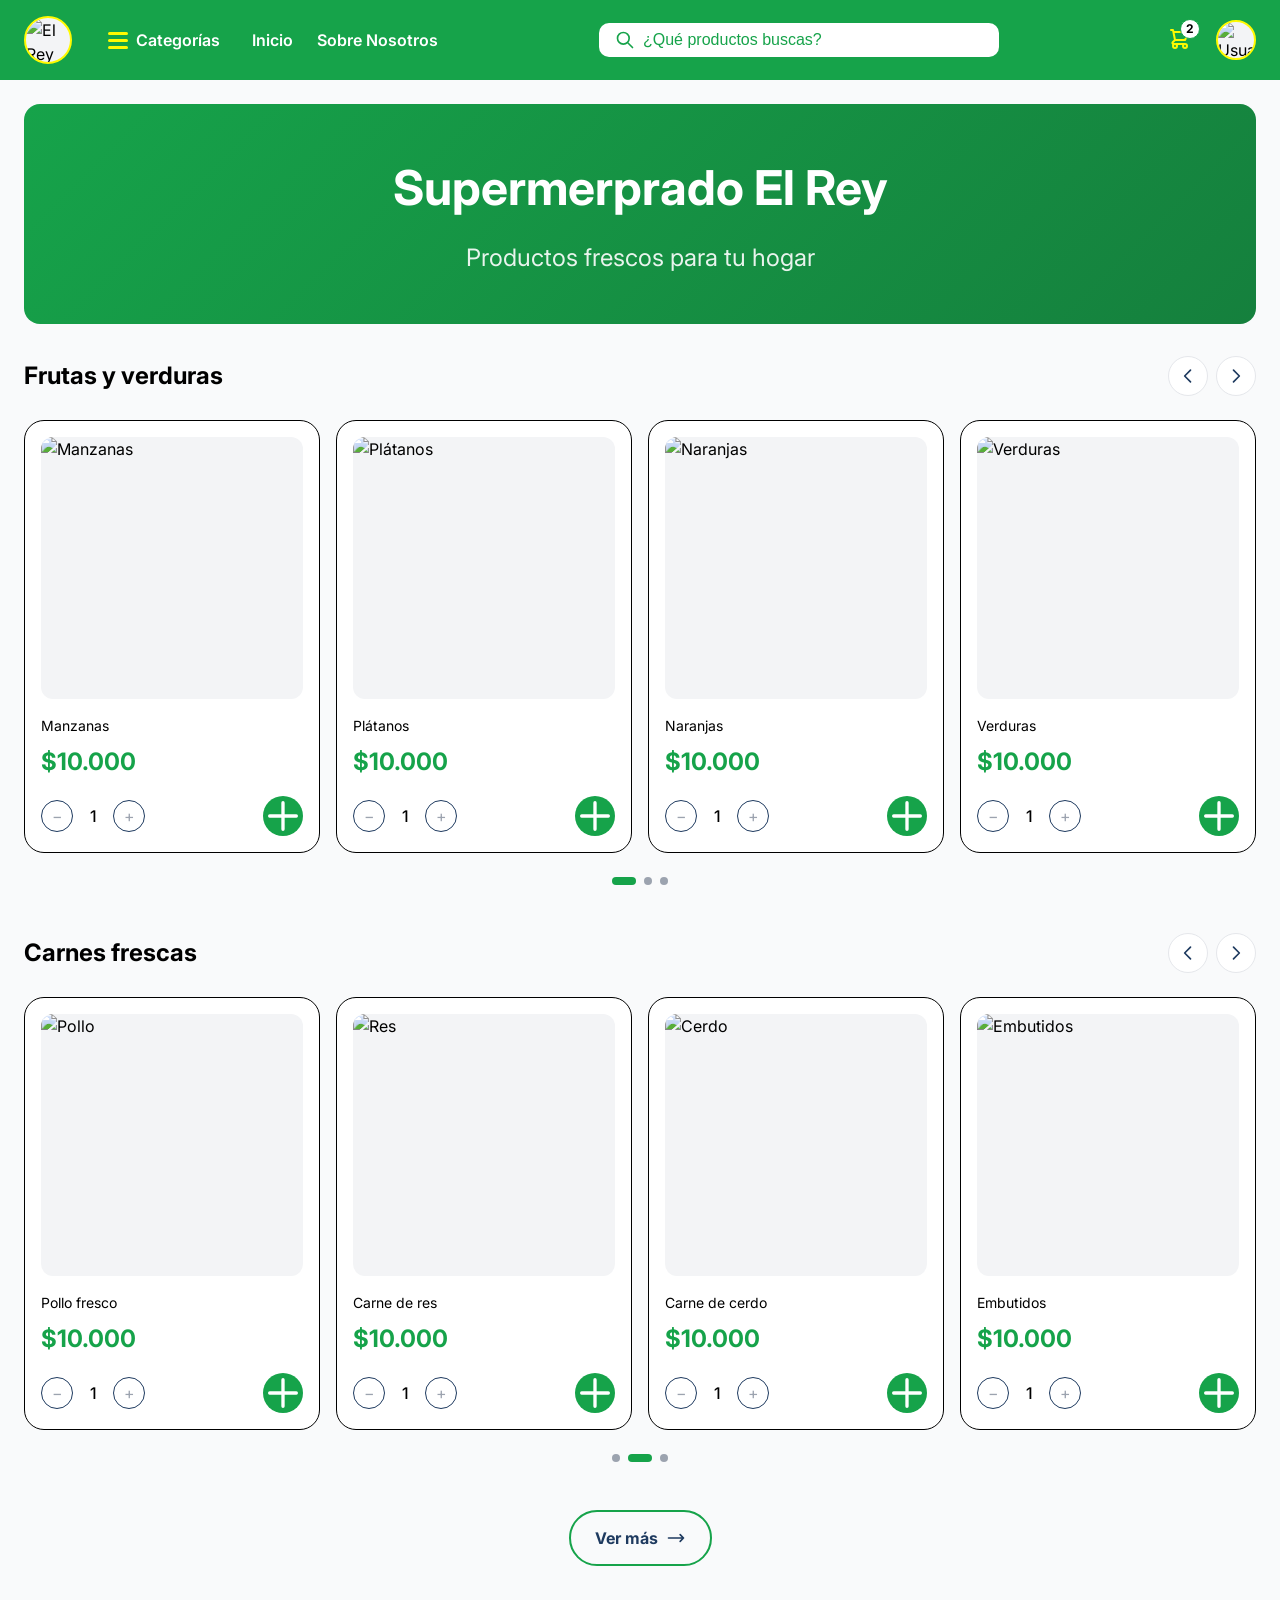
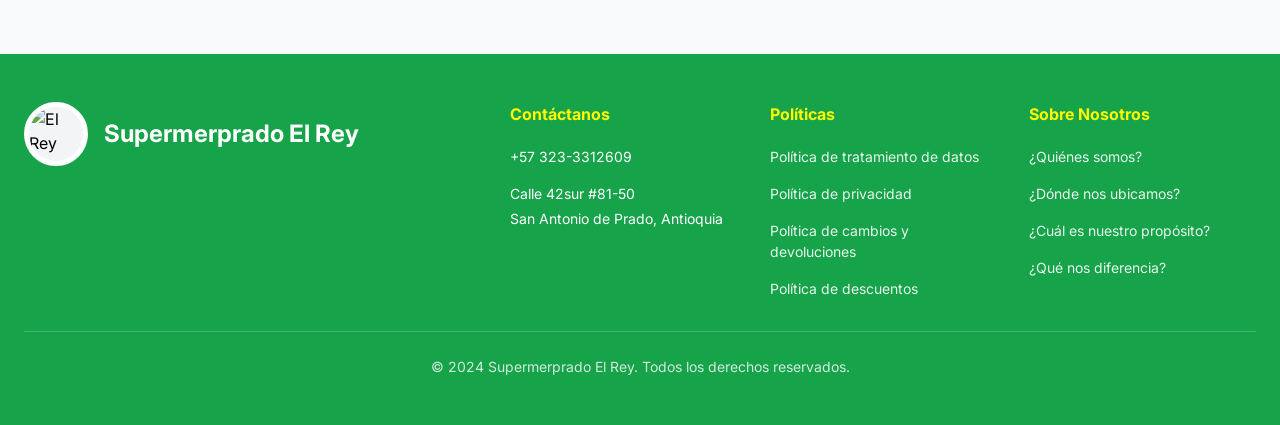
==== index.html @ 252759c8 "home page inicial" ====
<!DOCTYPE html>
<html lang="es">
<head>
    <meta charset="UTF-8">
    <meta name="viewport" content="width=device-width, initial-scale=1.0">
    <title>Supermerprado El Rey</title>
    <link rel="preconnect" href="https://fonts.googleapis.com">
    <link rel="preconnect" href="https://fonts.gstatic.com" crossorigin>
    <link href="https://fonts.googleapis.com/css2?family=Inter:wght@400;500;600;700&display=swap" rel="stylesheet">
    <link rel="stylesheet" href="styles.css">
</head>
<body>
    <!-- Header -->
    <header class="header">
        <nav class="header__nav">
            <div class="header__left">
                <div class="header__logo">
                    <img src="images/Logo" alt="El Rey Logo">
                </div>
                <div class="header__menu">
                    <button class="header__menu-item">
                        <div class="header__menu-icon">
                            <span></span>
                            <span></span>
                            <span></span>
                        </div>
                        <span>Categorías</span>
                    </button>
                </div>
                <div class="header__nav-links">
                    <a href="#" class="header__nav-link">Inicio</a>
                    <a href="#" class="header__nav-link">Sobre Nosotros</a>
                </div>
            </div>
            
            <div class="header__search">
                <svg class="header__search-icon" fill="none" stroke="currentColor" viewBox="0 0 24 24">
                    <path stroke-linecap="round" stroke-linejoin="round" stroke-width="2" d="M21 21l-6-6m2-5a7 7 0 11-14 0 7 7 0 0114 0z"/>
                </svg>
                <input type="text" class="header__search-input" placeholder="¿Qué productos buscas?">
            </div>

            <div class="header__actions">
                <button class="header__cart">
                    <svg class="header__cart-icon" fill="none" stroke="currentColor" viewBox="0 0 24 24">
                        <path stroke-linecap="round" stroke-linejoin="round" stroke-width="2" d="M3 3h2l.4 2M7 13h10l4-8H5.4M7 13L5.4 5M7 13l-2.293 2.293c-.63.63-.184 1.707.707 1.707H17m0 0a2 2 0 100 4 2 2 0 000-4zm-8 2a2 2 0 11-4 0 2 2 0 014 0z"/>
                    </svg>
                    <span class="header__cart-badge">2</span>
                </button>
                <div class="header__user">
                    <img src="https://images.unsplash.com/photo-1633332755192-727a05c4013d?w=100&h=100&fit=crop" alt="Usuario">
                </div>
            </div>
        </nav>
    </header>

    <!-- Main Content -->
    <main class="main">
        <!-- Category Banner -->
        <section class="category-banner">
            <h1 class="category-banner__title">Supermerprado El Rey</h1>
            <p class="category-banner__subtitle">Productos frescos para tu hogar</p>
        </section>

        <!-- Frutas y Verduras Section -->
        <section class="product-section">
            <div class="product-section__header">
                <h2 class="product-section__title">Frutas y verduras</h2>
                <div class="product-section__nav">
                    <button class="product-section__nav-btn">
                        <svg fill="none" stroke="currentColor" viewBox="0 0 24 24">
                            <path stroke-linecap="round" stroke-linejoin="round" stroke-width="2" d="M15 19l-7-7 7-7"/>
                        </svg>
                    </button>
                    <button class="product-section__nav-btn">
                        <svg fill="none" stroke="currentColor" viewBox="0 0 24 24">
                            <path stroke-linecap="round" stroke-linejoin="round" stroke-width="2" d="M9 5l7 7-7 7"/>
                        </svg>
                    </button>
                </div>
            </div>
            
            <div class="product-grid">
                <!-- Product Card 1 -->
                <article class="product-card">
                    <div class="product-card__image">
                        <img src="Images/manzanas.jpg" alt="Manzanas">
                    </div>
                    <div class="product-card__info">
                        <h3 class="product-card__title">Manzanas</h3>
                        <p class="product-card__price">$10.000</p>
                        <div class="product-card__actions">
                            <div class="product-card__quantity">
                                <button class="product-card__qty-btn">−</button>
                                <span class="product-card__qty-value">1</span>
                                <button class="product-card__qty-btn">+</button>
                            </div>
                            <button class="product-card__add">
                                <svg fill="none" stroke="currentColor" viewBox="0 0 24 24">
                                    <path stroke-linecap="round" stroke-linejoin="round" stroke-width="2" d="M12 4v16m8-8H4"/>
                                </svg>
                            </button>
                        </div>
                    </div>
                </article>

                <!-- Product Card 2 -->
                <article class="product-card">
                    <div class="product-card__image">
                        <img src="Images/Banana.jpg" alt="Plátanos">
                    </div>
                    <div class="product-card__info">
                        <h3 class="product-card__title">Plátanos</h3>
                        <p class="product-card__price">$10.000</p>
                        <div class="product-card__actions">
                            <div class="product-card__quantity">
                                <button class="product-card__qty-btn">−</button>
                                <span class="product-card__qty-value">1</span>
                                <button class="product-card__qty-btn">+</button>
                            </div>
                            <button class="product-card__add">
                                <svg fill="none" stroke="currentColor" viewBox="0 0 24 24">
                                    <path stroke-linecap="round" stroke-linejoin="round" stroke-width="2" d="M12 4v16m8-8H4"/>
                                </svg>
                            </button>
                        </div>
                    </div>
                </article>

                <!-- Product Card 3 -->
                <article class="product-card">
                    <div class="product-card__image">
                        <img src="Images/naranjas.jpg" alt="Naranjas">
                    </div>
                    <div class="product-card__info">
                        <h3 class="product-card__title">Naranjas</h3>
                        <p class="product-card__price">$10.000</p>
                        <div class="product-card__actions">
                            <div class="product-card__quantity">
                                <button class="product-card__qty-btn">−</button>
                                <span class="product-card__qty-value">1</span>
                                <button class="product-card__qty-btn">+</button>
                            </div>
                            <button class="product-card__add">
                                <svg fill="none" stroke="currentColor" viewBox="0 0 24 24">
                                    <path stroke-linecap="round" stroke-linejoin="round" stroke-width="2" d="M12 4v16m8-8H4"/>
                                </svg>
                            </button>
                        </div>
                    </div>
                </article>

                <!-- Product Card 4 -->
                <article class="product-card">
                    <div class="product-card__image">
                        <img src="Images/verduras.jpg" alt="Verduras">
                    </div>
                    <div class="product-card__info">
                        <h3 class="product-card__title">Verduras</h3>
                        <p class="product-card__price">$10.000</p>
                        <div class="product-card__actions">
                            <div class="product-card__quantity">
                                <button class="product-card__qty-btn">−</button>
                                <span class="product-card__qty-value">1</span>
                                <button class="product-card__qty-btn">+</button>
                            </div>
                            <button class="product-card__add">
                                <svg fill="none" stroke="currentColor" viewBox="0 0 24 24">
                                    <path stroke-linecap="round" stroke-linejoin="round" stroke-width="2" d="M12 4v16m8-8H4"/>
                                </svg>
                            </button>
                        </div>
                    </div>
                </article>
            </div>

            <div class="carousel-dots">
                <span class="carousel-dot carousel-dot--active"></span>
                <span class="carousel-dot"></span>
                <span class="carousel-dot"></span>
            </div>
        </section>

        <!-- Carnes Frescas Section -->
        <section class="product-section">
            <div class="product-section__header">
                <h2 class="product-section__title">Carnes frescas</h2>
                <div class="product-section__nav">
                    <button class="product-section__nav-btn">
                        <svg fill="none" stroke="currentColor" viewBox="0 0 24 24">
                            <path stroke-linecap="round" stroke-linejoin="round" stroke-width="2" d="M15 19l-7-7 7-7"/>
                        </svg>
                    </button>
                    <button class="product-section__nav-btn">
                        <svg fill="none" stroke="currentColor" viewBox="0 0 24 24">
                            <path stroke-linecap="round" stroke-linejoin="round" stroke-width="2" d="M9 5l7 7-7 7"/>
                        </svg>
                    </button>
                </div>
            </div>
            
            <div class="product-grid">
                <!-- Product Card 1 -->
                <article class="product-card">
                    <div class="product-card__image">
                        <img src="https://images.unsplash.com/photo-1587593810167-a84920ea0781?w=300&h=300&fit=crop" alt="Pollo">
                    </div>
                    <div class="product-card__info">
                        <h3 class="product-card__title">Pollo fresco</h3>
                        <p class="product-card__price">$10.000</p>
                        <div class="product-card__actions">
                            <div class="product-card__quantity">
                                <button class="product-card__qty-btn">−</button>
                                <span class="product-card__qty-value">1</span>
                                <button class="product-card__qty-btn">+</button>
                            </div>
                            <button class="product-card__add">
                                <svg fill="none" stroke="currentColor" viewBox="0 0 24 24">
                                    <path stroke-linecap="round" stroke-linejoin="round" stroke-width="2" d="M12 4v16m8-8H4"/>
                                </svg>
                            </button>
                        </div>
                    </div>
                </article>

                <!-- Product Card 2 -->
                <article class="product-card">
                    <div class="product-card__image">
                        <img src="https://images.unsplash.com/photo-1615937657715-bc7b4b7962c1?w=300&h=300&fit=crop" alt="Res">
                    </div>
                    <div class="product-card__info">
                        <h3 class="product-card__title">Carne de res</h3>
                        <p class="product-card__price">$10.000</p>
                        <div class="product-card__actions">
                            <div class="product-card__quantity">
                                <button class="product-card__qty-btn">−</button>
                                <span class="product-card__qty-value">1</span>
                                <button class="product-card__qty-btn">+</button>
                            </div>
                            <button class="product-card__add">
                                <svg fill="none" stroke="currentColor" viewBox="0 0 24 24">
                                    <path stroke-linecap="round" stroke-linejoin="round" stroke-width="2" d="M12 4v16m8-8H4"/>
                                </svg>
                            </button>
                        </div>
                    </div>
                </article>

                <!-- Product Card 3 -->
                <article class="product-card">
                    <div class="product-card__image">
                        <img src="Images/cerdo.jpg" alt="Cerdo">
                    </div>
                    <div class="product-card__info">
                        <h3 class="product-card__title">Carne de cerdo</h3>
                        <p class="product-card__price">$10.000</p>
                        <div class="product-card__actions">
                            <div class="product-card__quantity">
                                <button class="product-card__qty-btn">−</button>
                                <span class="product-card__qty-value">1</span>
                                <button class="product-card__qty-btn">+</button>
                            </div>
                            <button class="product-card__add">
                                <svg fill="none" stroke="currentColor" viewBox="0 0 24 24">
                                    <path stroke-linecap="round" stroke-linejoin="round" stroke-width="2" d="M12 4v16m8-8H4"/>
                                </svg>
                            </button>
                        </div>
                    </div>
                </article>

                <!-- Product Card 4 -->
                <article class="product-card">
                    <div class="product-card__image">
                        <img src="Images/embutidos.jpg" alt="Embutidos">
                    </div>
                    <div class="product-card__info">
                        <h3 class="product-card__title">Embutidos</h3>
                        <p class="product-card__price">$10.000</p>
                        <div class="product-card__actions">
                            <div class="product-card__quantity">
                                <button class="product-card__qty-btn">−</button>
                                <span class="product-card__qty-value">1</span>
                                <button class="product-card__qty-btn">+</button>
                            </div>
                            <button class="product-card__add">
                                <svg fill="none" stroke="currentColor" viewBox="0 0 24 24">
                                    <path stroke-linecap="round" stroke-linejoin="round" stroke-width="2" d="M12 4v16m8-8H4"/>
                                </svg>
                            </button>
                        </div>
                    </div>
                </article>
            </div>

            <div class="carousel-dots">
                <span class="carousel-dot"></span>
                <span class="carousel-dot carousel-dot--active"></span>
                <span class="carousel-dot"></span>
            </div>
        </section>

        <!-- View More Button -->
        <div class="view-more">
            <button class="btn btn--outline">
                Ver más
                <svg width="20" height="20" fill="none" stroke="currentColor" viewBox="0 0 24 24">
                    <path stroke-linecap="round" stroke-linejoin="round" stroke-width="2" d="M17 8l4 4m0 0l-4 4m4-4H3"/>
                </svg>
            </button>
        </div>
    </main>

    <!-- Footer -->
    <footer class="footer">
        <div class="footer__content">
            <div class="footer__top">
                <div class="footer__brand">
                    <div class="footer__logo">
                        <div class="footer__logo-image">
                            <img src="images/Logo" alt="El Rey Logo">
                        </div>
                        <span class="footer__logo-text">Supermerprado El Rey</span>
                    </div>
                </div>

                <div class="footer__section">
                    <h4 class="footer__section-title">Contáctanos</h4>
                    <div class="footer__contact-item">
                        <span class="footer__contact-value">+57 323-3312609</span>
                    </div>
                    <div class="footer__contact-item">
                        <span class="footer__contact-value">Calle 42sur #81-50</span>
                        <span class="footer__contact-value">San Antonio de Prado, Antioquia</span>
                    </div>
                </div>

                <div class="footer__section">
                    <h4 class="footer__section-title">Políticas</h4>
                    <a href="#" class="footer__section-link">Política de tratamiento de datos</a>
                    <a href="#" class="footer__section-link">Política de privacidad</a>
                    <a href="#" class="footer__section-link">Política de cambios y devoluciones</a>
                    <a href="#" class="footer__section-link">Política de descuentos</a>
                </div>

                <div class="footer__section">
                    <h4 class="footer__section-title">Sobre Nosotros</h4>
                    <a href="#" class="footer__section-link">¿Quiénes somos?</a>
                    <a href="#" class="footer__section-link">¿Dónde nos ubicamos?</a>
                    <a href="#" class="footer__section-link">¿Cuál es nuestro propósito?</a>
                    <a href="#" class="footer__section-link">¿Qué nos diferencia?</a>
                </div>
            </div>

            <div class="footer__bottom">
                <p class="footer__copyright">© 2024 Supermerprado El Rey. Todos los derechos reservados.</p>
            </div>
        </div>
    </footer>

    <script>
        // Product Card Interactions
        document.querySelectorAll('.product-card').forEach(card => {
            const minusBtn = card.querySelector('.product-card__qty-btn:first-child');
            const plusBtn = card.querySelector('.product-card__qty-btn:last-child');
            const qtyValue = card.querySelector('.product-card__qty-value');
            const addBtn = card.querySelector('.product-card__add');

            minusBtn?.addEventListener('click', () => {
                const current = parseInt(qtyValue.textContent);
                if (current > 1) {
                    qtyValue.textContent = current - 1;
                }
            });

            plusBtn?.addEventListener('click', () => {
                const current = parseInt(qtyValue.textContent);
                qtyValue.textContent = current + 1;
            });

            addBtn?.addEventListener('click', () => {
                const badge = document.querySelector('.header__cart-badge');
                const current = parseInt(badge.textContent);
                badge.textContent = current + 1;
                
                // Animation feedback
                addBtn.style.transform = 'scale(0.9)';
                setTimeout(() => {
                    addBtn.style.transform = 'scale(1)';
                }, 150);
            });
        });

        // Search functionality
        const searchInput = document.querySelector('.header__search-input');
        searchInput?.addEventListener('keypress', (e) => {
            if (e.key === 'Enter') {
                console.log('Searching for:', searchInput.value);
            }
        });
    </script>
</body>
</html>
---- styles.css ----
/* ============================================
   DESIGN TOKENS - Supermerprado El Rey
   ============================================ */
:root {
    /* Colors */
    --color-primary: #16A34A;
    --color-primary-dark: #15803D;
    --color-white: #FFFFFF;
    --color-black: #000000;
    --color-tertiary: #1E3A5F;
    --color-grey: #9CA3AF;
    --color-light-grey: #F3F4F6;
    --color-background: #F9FAFB;
    --color-border-light: #E5E7EB;
    --color-contrast: #FFFA01;
    
    /* Typography */
    --font-family: 'Inter', system-ui, -apple-system, sans-serif;
    --font-size-h1: 48px;
    --font-size-h2: 40px;
    --font-size-h3: 32px;
    --font-size-h4: 24px;
    --font-size-body1: 16px;
    --font-size-body2: 14px;
    --font-size-caption: 12px;
    --font-weight-regular: 400;
    --font-weight-medium: 500;
    --font-weight-semibold: 600;
    --font-weight-bold: 700;
    
    /* Spacing */
    --spacing-xs: 4px;
    --spacing-sm: 8px;
    --spacing-md: 16px;
    --spacing-lg: 24px;
    --spacing-xl: 32px;
    --spacing-xxl: 48px;
    --spacing-xxxl: 64px;
    
    /* Border Radius */
    --radius-sm: 8px;
    --radius-md: 12px;
    --radius-lg: 16px;
    --radius-xl: 20px;
    --radius-pill: 90px;
    --radius-circle: 500px;
    
    /* Shadows */
    --shadow-sm: 0 1px 2px rgba(0,0,0,0.05);
    --shadow-md: 0 4px 6px rgba(0,0,0,0.1);
    --shadow-lg: 0 10px 15px rgba(0,0,0,0.1);
    
    /* Transitions */
    --transition-fast: 150ms ease-in-out;
    --transition-normal: 300ms ease-in-out;
}

/* ============================================
   RESET & BASE STYLES
   ============================================ */
* {
    margin: 0;
    padding: 0;
    box-sizing: border-box;
}

html {
    font-size: 16px;
}

body {
    font-family: var(--font-family);
    background-color: var(--color-background);
    color: var(--color-black);
    line-height: 1.5;
    min-height: 100vh;
}

img {
    max-width: 100%;
    height: auto;
    display: block;
}

a {
    text-decoration: none;
    color: inherit;
}

button {
    font-family: inherit;
    cursor: pointer;
    border: none;
    background: none;
}

/* ============================================
   HEADER - Supermerprado El Rey
   ============================================ */
.header {
    background-color: var(--color-primary);
    padding: var(--spacing-md) var(--spacing-lg);
    position: sticky;
    top: 0;
    z-index: 100;
}

.header__nav {
    max-width: 1280px;
    margin: 0 auto;
    display: flex;
    align-items: center;
    justify-content: space-between;
    gap: var(--spacing-lg);
}

.header__left {
    display: flex;
    align-items: center;
    gap: var(--spacing-md);
}

.header__logo {
    width: 48px;
    height: 48px;
    border-radius: var(--radius-circle);
    border: 2px solid var(--color-contrast);
    overflow: hidden;
    background-color: var(--color-light-grey);
}

.header__logo img {
    width: 100%;
    height: 100%;
    object-fit: cover;
}

.header__menu {
    display: flex;
    align-items: center;
    gap: var(--spacing-sm);
}

.header__menu-item {
    display: flex;
    align-items: center;
    gap: var(--spacing-xs);
    padding: var(--spacing-sm) var(--spacing-md);
    color: var(--color-white);
    font-size: var(--font-size-body1);
    font-weight: var(--font-weight-semibold);
    border-radius: var(--radius-sm);
    transition: background-color var(--transition-fast);
}

.header__menu-item:hover {
    background-color: rgba(255, 255, 255, 0.1);
}

.header__menu-icon {
    display: flex;
    flex-direction: column;
    gap: 4px;
    padding: var(--spacing-xs);
    color: var(--color-contrast);
}

.header__menu-icon span {
    display: block;
    width: 20px;
    height: 3px;
    background-color: var(--color-contrast);
    border-radius: 2px;
}

.header__nav-links {
    display: flex;
    align-items: center;
    gap: var(--spacing-lg);
}

.header__nav-link {
    color: var(--color-white);
    font-size: var(--font-size-body1);
    font-weight: var(--font-weight-semibold);
    transition: opacity var(--transition-fast);
}

.header__nav-link:hover {
    opacity: 0.8;
}

.header__search {
    flex: 1;
    max-width: 400px;
    position: relative;
}

.header__search-input {
    width: 100%;
    padding: var(--spacing-sm) var(--spacing-md);
    padding-left: 44px;
    background-color: var(--color-white);
    border: none;
    border-radius: 10px;
    font-size: var(--font-size-body1);
    color: var(--color-black);
    outline: none;
}

.header__search-input::placeholder {
    color: var(--color-primary);
}

.header__search-icon {
    position: absolute;
    left: var(--spacing-md);
    top: 50%;
    transform: translateY(-50%);
    width: 20px;
    height: 20px;
    color: var(--color-primary);
}

.header__actions {
    display: flex;
    align-items: center;
    gap: var(--spacing-md);
}

.header__cart {
    position: relative;
    padding: var(--spacing-sm);
    color: var(--color-contrast);
    transition: opacity var(--transition-fast);
}

.header__cart:hover {
    opacity: 0.8;
}

.header__cart-icon {
    width: 24px;
    height: 24px;
}

.header__cart-badge {
    position: absolute;
    top: 0;
    right: 0;
    background-color: var(--color-white);
    color: var(--color-black);
    font-size: var(--font-size-caption);
    font-weight: var(--font-weight-bold);
    width: 20px;
    height: 20px;
    border-radius: var(--radius-md);
    border: 1px solid var(--color-primary);
    display: flex;
    align-items: center;
    justify-content: center;
}

.header__user {
    width: 40px;
    height: 40px;
    border-radius: var(--radius-circle);
    background-color: var(--color-light-grey);
    border: 2px solid var(--color-contrast);
    overflow: hidden;
}

.header__user img {
    width: 100%;
    height: 100%;
    object-fit: cover;
}

/* ============================================
   MAIN CONTENT
   ============================================ */
.main {
    max-width: 1280px;
    margin: 0 auto;
    padding: var(--spacing-lg);
}

/* ============================================
   CATEGORY BANNER
   ============================================ */
.category-banner {
    background: linear-gradient(135deg, var(--color-primary) 0%, var(--color-primary-dark) 100%);
    border-radius: var(--radius-lg);
    padding: var(--spacing-xxl);
    margin-bottom: var(--spacing-xl);
    text-align: center;
    color: var(--color-white);
}

.category-banner__title {
    font-size: var(--font-size-h1);
    font-weight: var(--font-weight-bold);
    margin-bottom: var(--spacing-md);
}

.category-banner__subtitle {
    font-size: var(--font-size-h4);
    font-weight: var(--font-weight-regular);
    opacity: 0.9;
}

/* ============================================
   PRODUCT SECTION
   ============================================ */
.product-section {
    margin-bottom: var(--spacing-xxl);
}

.product-section__header {
    display: flex;
    align-items: center;
    justify-content: space-between;
    margin-bottom: var(--spacing-lg);
}

.product-section__title {
    font-size: var(--font-size-h4);
    font-weight: var(--font-weight-bold);
    color: var(--color-black);
}

.product-section__nav {
    display: flex;
    gap: var(--spacing-sm);
}

.product-section__nav-btn {
    width: 40px;
    height: 40px;
    border-radius: var(--radius-circle);
    background-color: var(--color-white);
    border: 1px solid var(--color-border-light);
    display: flex;
    align-items: center;
    justify-content: center;
    color: var(--color-tertiary);
    transition: all var(--transition-fast);
}

.product-section__nav-btn:hover {
    background-color: var(--color-primary);
    color: var(--color-white);
    border-color: var(--color-primary);
}

.product-section__nav-btn svg {
    width: 20px;
    height: 20px;
}

/* ============================================
   PRODUCT GRID
   ============================================ */
.product-grid {
    display: grid;
    grid-template-columns: repeat(4, 1fr);
    gap: var(--spacing-md);
}

@media (max-width: 1024px) {
    .product-grid {
        grid-template-columns: repeat(3, 1fr);
    }
}

@media (max-width: 768px) {
    .product-grid {
        grid-template-columns: repeat(2, 1fr);
    }
}

@media (max-width: 480px) {
    .product-grid {
        grid-template-columns: 1fr;
    }
}

/* ============================================
   PRODUCT CARD
   ============================================ */
.product-card {
    background-color: var(--color-white);
    border: 1px solid var(--color-black);
    border-radius: var(--radius-xl);
    padding: var(--spacing-md);
    transition: transform var(--transition-fast), box-shadow var(--transition-fast);
    cursor: pointer;
}

.product-card:hover {
    transform: translateY(-4px);
    box-shadow: var(--shadow-lg);
}

.product-card__image {
    width: 100%;
    aspect-ratio: 1;
    border-radius: var(--radius-md);
    background-color: var(--color-light-grey);
    margin-bottom: var(--spacing-md);
    overflow: hidden;
}

.product-card__image img {
    width: 100%;
    height: 100%;
    object-fit: cover;
}

.product-card__info {
    display: flex;
    flex-direction: column;
    gap: var(--spacing-sm);
}

.product-card__title {
    font-size: var(--font-size-body2);
    font-weight: var(--font-weight-regular);
    color: var(--color-black);
}

.product-card__price {
    font-size: var(--font-size-h4);
    font-weight: var(--font-weight-bold);
    color: var(--color-primary);
}

.product-card__qty-btn:hover {
    border-color: var(--color-contrast);
    color: var(--color-contrast);
}


.product-card__actions {
    display: flex;
    align-items: center;
    justify-content: space-between;
    margin-top: var(--spacing-sm);
}

.product-card__quantity {
    display: flex;
    align-items: center;
    gap: var(--spacing-sm);
}

.product-card__qty-btn {
    width: 32px;
    height: 32px;
    border-radius: var(--radius-circle);
    border: 1px solid var(--color-tertiary);
    display: flex;
    align-items: center;
    justify-content: center;
    color: var(--color-grey);
    font-size: var(--font-size-body1);
    transition: all var(--transition-fast);
}

.product-card__qty-btn:hover {
    border-color: var(--color-primary);
    color: var(--color-primary);
}

.product-card__qty-value {
    font-size: var(--font-size-body1);
    font-weight: var(--font-weight-medium);
    color: var(--color-black);
    min-width: 24px;
    text-align: center;
}

.product-card__add {
    width: 40px;
    height: 40px;
    border-radius: var(--radius-circle);
    background-color: var(--color-primary);
    color: var(--color-white);
    display: flex;
    align-items: center;
    justify-content: center;
    transition: background-color var(--transition-fast);
}


/* ============================================
   BUTTONS
   ============================================ */
.btn {
    display: inline-flex;
    align-items: center;
    justify-content: center;
    gap: var(--spacing-sm);
    padding: var(--spacing-md) var(--spacing-lg);
    font-size: var(--font-size-body1);
    font-weight: var(--font-weight-bold);
    border-radius: var(--radius-pill);
    transition: all var(--transition-fast);
}

.btn--primary {
    background-color: var(--color-primary);
    color: var(--color-white);
}

.btn--primary:hover {
    background-color: var(--color-primary-dark);
}

.btn--outline {
    background-color: transparent;
    color: var(--color-tertiary);
    border: 2px solid var(--color-primary);
}

.btn--outline:hover {
    background-color: var(--color-primary);
    color: var(--color-white);
}

.btn--secondary {
    background-color: transparent;
    color: var(--color-primary);
    border: 2px solid var(--color-primary);
}

.btn--secondary:hover {
    background-color: var(--color-primary);
    color: var(--color-white);
}

.btn--full {
    width: 100%;
}

/* ============================================
   VIEW MORE BUTTON
   ============================================ */
.view-more {
    text-align: center;
    margin-top: var(--spacing-xl);
}

/* ============================================
   FOOTER
   ============================================ */
.footer {
    background-color: var(--color-primary);
    padding: var(--spacing-xxl) var(--spacing-lg);
    margin-top: var(--spacing-xxxl);
}

.footer__content {
    max-width: 1280px;
    margin: 0 auto;
}

.footer__top {
    display: grid;
    grid-template-columns: 2fr repeat(3, 1fr);
    gap: var(--spacing-xl);
    padding-bottom: var(--spacing-xl);
    border-bottom: 1px solid rgba(255, 255, 255, 0.2);
}

@media (max-width: 768px) {
    .footer__top {
        grid-template-columns: 1fr 1fr;
    }
}

@media (max-width: 480px) {
    .footer__top {
        grid-template-columns: 1fr;
    }
}

.footer__brand {
    display: flex;
    flex-direction: column;
    gap: var(--spacing-md);
}

.footer__logo {
    display: flex;
    align-items: center;
    gap: var(--spacing-md);
}

.footer__logo-image {
    width: 64px;
    height: 64px;
    border-radius: var(--radius-circle);
    border: 5px solid var(--color-white);
    overflow: hidden;
    background-color: var(--color-light-grey);
}

.footer__logo-image img {
    width: 100%;
    height: 100%;
    object-fit: cover;
}

.footer__logo-text {
    font-size: var(--font-size-h4);
    font-weight: var(--font-weight-bold);
    color: var(--color-white);
}

.footer__section {
    display: flex;
    flex-direction: column;
    gap: var(--spacing-md);
}

.footer__section-title {
    font-size: var(--font-size-body1);
    font-weight: var(--font-weight-bold);
    color: var(--color-contrast);
    margin-bottom: var(--spacing-xs);
}

.footer__section-link {
    font-size: var(--font-size-body2);
    font-weight: var(--font-weight-regular);
    color: var(--color-white);
    opacity: 0.9;
    transition: opacity var(--transition-fast);
}

.footer__section-link:hover {
    opacity: 0.7;
}

.footer__contact-item {
    display: flex;
    flex-direction: column;
    gap: var(--spacing-xs);
}

.footer__contact-label {
    font-size: var(--font-size-caption);
    color: var(--color-white);
    opacity: 0.7;
}

.footer__contact-value {
    font-size: var(--font-size-body2);
    color: var(--color-white);
}

.footer__bottom {
    padding-top: var(--spacing-lg);
    text-align: center;
}

.footer__copyright {
    font-size: var(--font-size-body2);
    color: var(--color-white);
    opacity: 0.8;
}

/* ============================================
   RESPONSIVE HEADER
   ============================================ */
@media (max-width: 768px) {
    .header__nav {
        flex-wrap: wrap;
    }

    .header__search {
        order: 3;
        max-width: 100%;
        width: 100%;
        margin-top: var(--spacing-md);
    }

    .header__nav-links {
        display: none;
    }

    .header__menu {
        display: flex;
    }

    .category-banner {
        padding: var(--spacing-xl);
    }

    .category-banner__title {
        font-size: var(--font-size-h2);
    }

    .category-banner__subtitle {
        font-size: var(--font-size-body1);
    }
}

@media (max-width: 480px) {
    .header {
        padding: var(--spacing-sm) var(--spacing-md);
    }

    .header__logo {
        width: 40px;
        height: 40px;
    }

    .header__menu-item span {
        display: none;
    }

    .main {
        padding: var(--spacing-md);
    }

    .category-banner__title {
        font-size: var(--font-size-h3);
    }
}

/* ============================================
   CAROUSEL INDICATORS
   ============================================ */
.carousel-dots {
    display: flex;
    justify-content: center;
    gap: var(--spacing-sm);
    margin-top: var(--spacing-lg);
}

.carousel-dot {
    width: 8px;
    height: 8px;
    border-radius: var(--radius-circle);
    background-color: var(--color-grey);
    transition: background-color var(--transition-fast);
}

.carousel-dot--active {
    background-color: var(--color-primary);
    width: 24px;
}
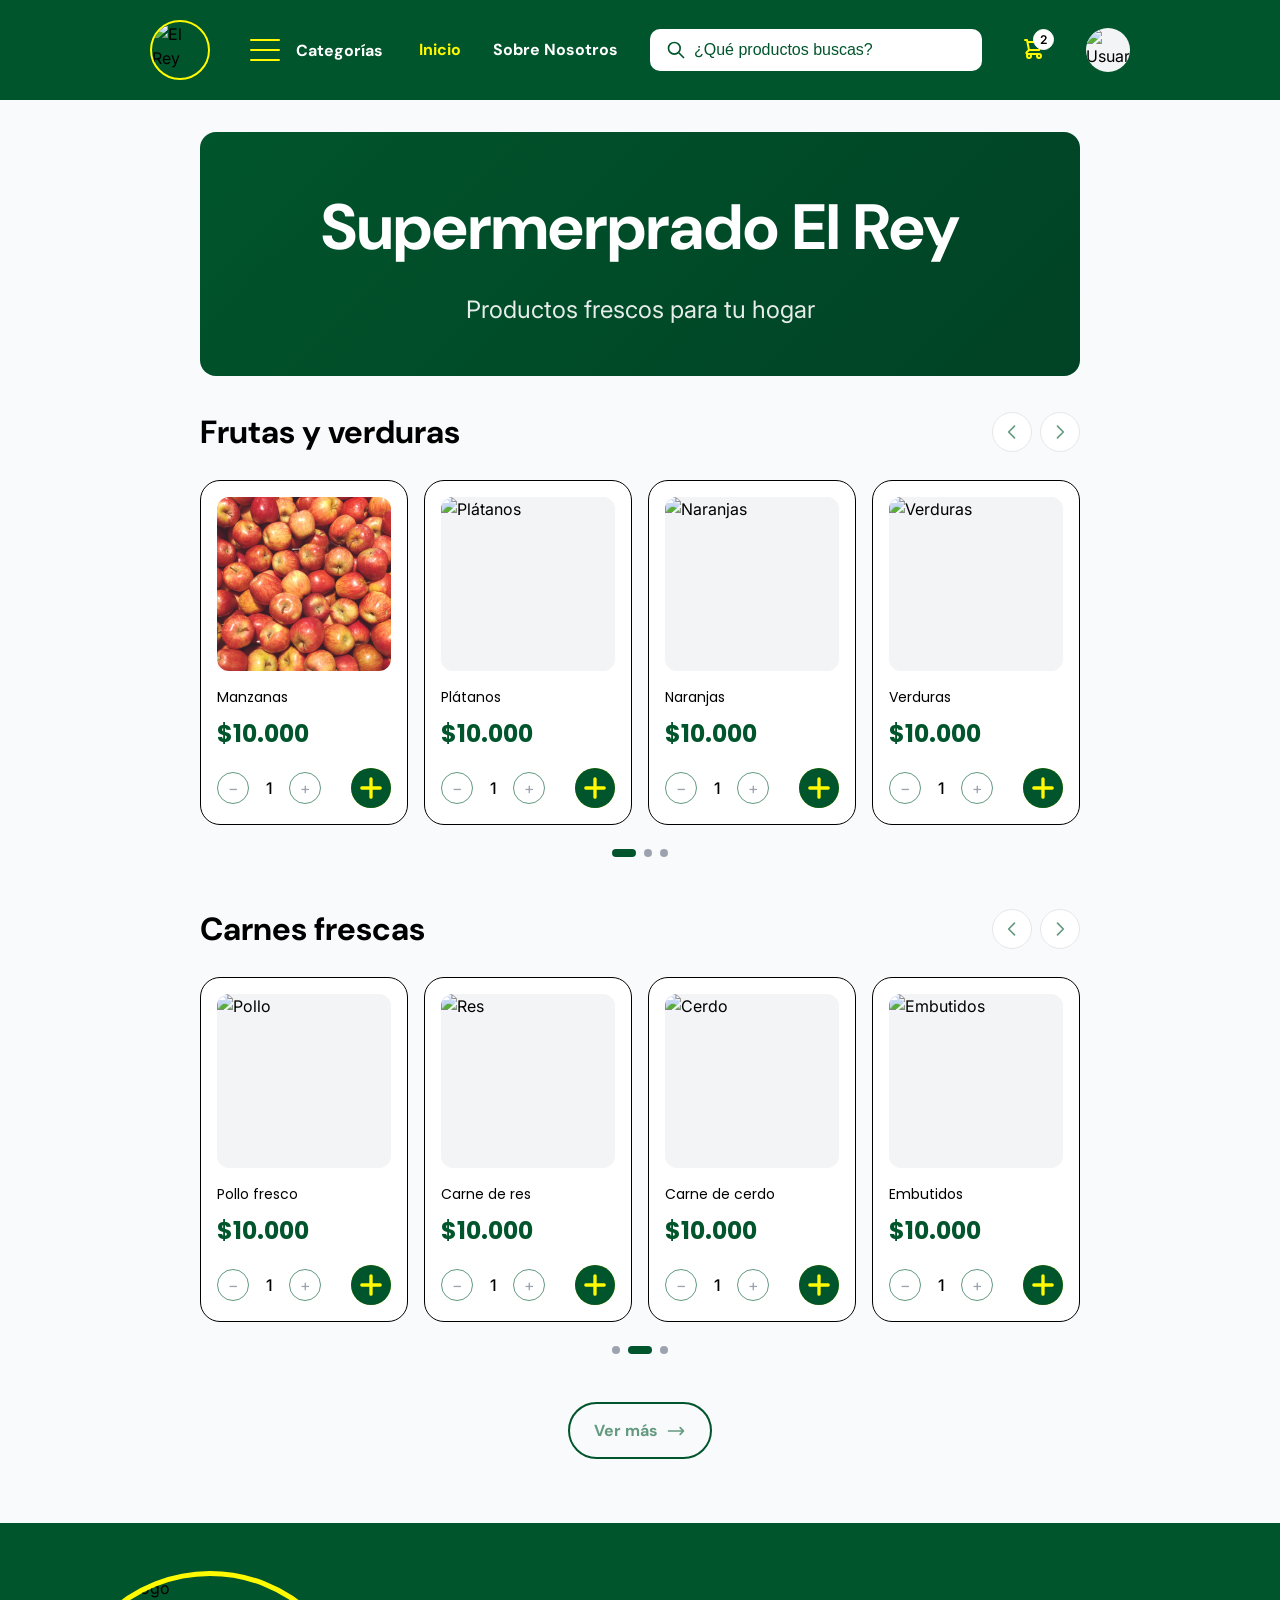
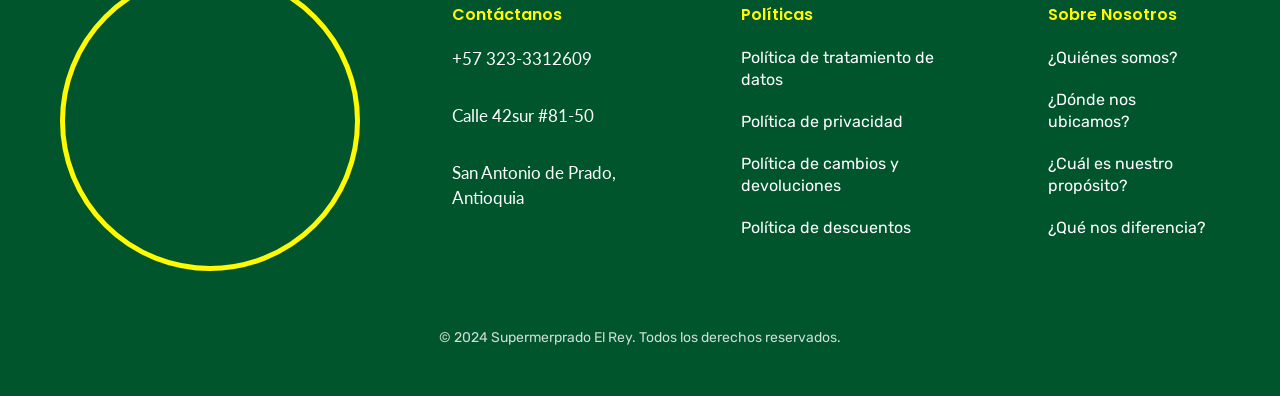
==== commit 330fbf9e: "Agregar about.html, imágenes y actualizar index.html y styles.css" ====
--- a/index.html
+++ b/index.html
@@ -6,7 +6,7 @@
     <title>Supermerprado El Rey</title>
     <link rel="preconnect" href="https://fonts.googleapis.com">
     <link rel="preconnect" href="https://fonts.gstatic.com" crossorigin>
-    <link href="https://fonts.googleapis.com/css2?family=Inter:wght@400;500;600;700&display=swap" rel="stylesheet">
+    <link href="https://fonts.googleapis.com/css2?family=DM+Sans:wght@400;500;600;700&family=Inter:wght@400;500;600;700&family=Lato:wght@400;700&family=Poppins:wght@400;500;600;700&family=Rubik:wght@400;500;600;700&display=swap" rel="stylesheet">
     <link rel="stylesheet" href="styles.css">
 </head>
 <body>
@@ -15,7 +15,7 @@
         <nav class="header__nav">
             <div class="header__left">
                 <div class="header__logo">
-                    <img src="images/Logo" alt="El Rey Logo">
+                    <img src="images/Logo.svg" alt="El Rey Logo">
                 </div>
                 <div class="header__menu">
                     <button class="header__menu-item">
@@ -28,8 +28,8 @@
                     </button>
                 </div>
                 <div class="header__nav-links">
-                    <a href="#" class="header__nav-link">Inicio</a>
-                    <a href="#" class="header__nav-link">Sobre Nosotros</a>
+                    <a href="index.html" class="header__nav-link header__nav-link--active">Inicio</a>
+                    <a href="about.html" class="header__nav-link">Sobre Nosotros</a>
                 </div>
             </div>
             
@@ -96,9 +96,7 @@
                                 <button class="product-card__qty-btn">+</button>
                             </div>
                             <button class="product-card__add">
-                                <svg fill="none" stroke="currentColor" viewBox="0 0 24 24">
-                                    <path stroke-linecap="round" stroke-linejoin="round" stroke-width="2" d="M12 4v16m8-8H4"/>
-                                </svg>
+                                <img src="Images/add-button.svg" alt="Agregar" width="48" height="48">
                             </button>
                         </div>
                     </div>
@@ -119,9 +117,7 @@
                                 <button class="product-card__qty-btn">+</button>
                             </div>
                             <button class="product-card__add">
-                                <svg fill="none" stroke="currentColor" viewBox="0 0 24 24">
-                                    <path stroke-linecap="round" stroke-linejoin="round" stroke-width="2" d="M12 4v16m8-8H4"/>
-                                </svg>
+                                <img src="Images/add-button.svg" alt="Agregar" width="48" height="48">
                             </button>
                         </div>
                     </div>
@@ -142,9 +138,7 @@
                                 <button class="product-card__qty-btn">+</button>
                             </div>
                             <button class="product-card__add">
-                                <svg fill="none" stroke="currentColor" viewBox="0 0 24 24">
-                                    <path stroke-linecap="round" stroke-linejoin="round" stroke-width="2" d="M12 4v16m8-8H4"/>
-                                </svg>
+                                <img src="Images/add-button.svg" alt="Agregar" width="48" height="48">
                             </button>
                         </div>
                     </div>
@@ -165,9 +159,7 @@
                                 <button class="product-card__qty-btn">+</button>
                             </div>
                             <button class="product-card__add">
-                                <svg fill="none" stroke="currentColor" viewBox="0 0 24 24">
-                                    <path stroke-linecap="round" stroke-linejoin="round" stroke-width="2" d="M12 4v16m8-8H4"/>
-                                </svg>
+                                <img src="Images/add-button.svg" alt="Agregar" width="48" height="48">
                             </button>
                         </div>
                     </div>
@@ -215,9 +207,7 @@
                                 <button class="product-card__qty-btn">+</button>
                             </div>
                             <button class="product-card__add">
-                                <svg fill="none" stroke="currentColor" viewBox="0 0 24 24">
-                                    <path stroke-linecap="round" stroke-linejoin="round" stroke-width="2" d="M12 4v16m8-8H4"/>
-                                </svg>
+                                <img src="Images/add-button.svg" alt="Agregar" width="48" height="48">
                             </button>
                         </div>
                     </div>
@@ -238,9 +228,7 @@
                                 <button class="product-card__qty-btn">+</button>
                             </div>
                             <button class="product-card__add">
-                                <svg fill="none" stroke="currentColor" viewBox="0 0 24 24">
-                                    <path stroke-linecap="round" stroke-linejoin="round" stroke-width="2" d="M12 4v16m8-8H4"/>
-                                </svg>
+                                <img src="Images/add-button.svg" alt="Agregar" width="48" height="48">
                             </button>
                         </div>
                     </div>
@@ -261,9 +249,7 @@
                                 <button class="product-card__qty-btn">+</button>
                             </div>
                             <button class="product-card__add">
-                                <svg fill="none" stroke="currentColor" viewBox="0 0 24 24">
-                                    <path stroke-linecap="round" stroke-linejoin="round" stroke-width="2" d="M12 4v16m8-8H4"/>
-                                </svg>
+                                <img src="Images/add-button.svg" alt="Agregar" width="48" height="48">
                             </button>
                         </div>
                     </div>
@@ -284,9 +270,7 @@
                                 <button class="product-card__qty-btn">+</button>
                             </div>
                             <button class="product-card__add">
-                                <svg fill="none" stroke="currentColor" viewBox="0 0 24 24">
-                                    <path stroke-linecap="round" stroke-linejoin="round" stroke-width="2" d="M12 4v16m8-8H4"/>
-                                </svg>
+                                <img src="Images/add-button.svg" alt="Agregar" width="48" height="48">
                             </button>
                         </div>
                     </div>
@@ -315,40 +299,33 @@
     <footer class="footer">
         <div class="footer__content">
             <div class="footer__top">
-                <div class="footer__brand">
-                    <div class="footer__logo">
-                        <div class="footer__logo-image">
-                            <img src="images/Logo" alt="El Rey Logo">
-                        </div>
-                        <span class="footer__logo-text">Supermerprado El Rey</span>
-                    </div>
-                </div>
-
-                <div class="footer__section">
-                    <h4 class="footer__section-title">Contáctanos</h4>
-                    <div class="footer__contact-item">
-                        <span class="footer__contact-value">+57 323-3312609</span>
-                    </div>
-                    <div class="footer__contact-item">
-                        <span class="footer__contact-value">Calle 42sur #81-50</span>
-                        <span class="footer__contact-value">San Antonio de Prado, Antioquia</span>
-                    </div>
-                </div>
-
-                <div class="footer__section">
-                    <h4 class="footer__section-title">Políticas</h4>
-                    <a href="#" class="footer__section-link">Política de tratamiento de datos</a>
-                    <a href="#" class="footer__section-link">Política de privacidad</a>
-                    <a href="#" class="footer__section-link">Política de cambios y devoluciones</a>
-                    <a href="#" class="footer__section-link">Política de descuentos</a>
-                </div>
-
-                <div class="footer__section">
-                    <h4 class="footer__section-title">Sobre Nosotros</h4>
-                    <a href="#" class="footer__section-link">¿Quiénes somos?</a>
-                    <a href="#" class="footer__section-link">¿Dónde nos ubicamos?</a>
-                    <a href="#" class="footer__section-link">¿Cuál es nuestro propósito?</a>
-                    <a href="#" class="footer__section-link">¿Qué nos diferencia?</a>
+                <div class="footer__logo">
+                    <img src="images/Logo.svg" alt="El Rey Logo">
+                </div>
+                
+                <div class="footer__sections">
+                    <div class="footer__section">
+                        <h4 class="footer__section-title">Contáctanos</h4>
+                        <p class="footer__contact-item">+57 323-3312609</p>
+                        <p class="footer__contact-item">Calle 42sur #81-50</p>
+                        <p class="footer__contact-item">San Antonio de Prado, Antioquia</p>
+                    </div>
+
+                    <div class="footer__section">
+                        <h4 class="footer__section-title">Políticas</h4>
+                        <a href="#" class="footer__section-link">Política de tratamiento de datos</a>
+                        <a href="#" class="footer__section-link">Política de privacidad</a>
+                        <a href="#" class="footer__section-link">Política de cambios y devoluciones</a>
+                        <a href="#" class="footer__section-link">Política de descuentos</a>
+                    </div>
+
+                    <div class="footer__section">
+                        <h4 class="footer__section-title">Sobre Nosotros</h4>
+                        <a href="about.html" class="footer__section-link">¿Quiénes somos?</a>
+                        <a href="about.html" class="footer__section-link">¿Dónde nos ubicamos?</a>
+                        <a href="about.html" class="footer__section-link">¿Cuál es nuestro propósito?</a>
+                        <a href="about.html" class="footer__section-link">¿Qué nos diferencia?</a>
+                    </div>
                 </div>
             </div>
 
--- a/styles.css
+++ b/styles.css
@@ -2,12 +2,12 @@
    DESIGN TOKENS - Supermerprado El Rey
    ============================================ */
 :root {
-    /* Colors */
-    --color-primary: #16A34A;
-    --color-primary-dark: #15803D;
+    /* Colors - Updated from Figma */
+    --color-primary: #00552C;
+    --color-primary-dark: #004225;
     --color-white: #FFFFFF;
     --color-black: #000000;
-    --color-tertiary: #1E3A5F;
+    --color-tertiary: #639A7F;
     --color-grey: #9CA3AF;
     --color-light-grey: #F3F4F6;
     --color-background: #F9FAFB;
@@ -16,7 +16,9 @@
     
     /* Typography */
     --font-family: 'Inter', system-ui, -apple-system, sans-serif;
-    --font-size-h1: 48px;
+    --font-family-heading: 'DM Sans', sans-serif;
+    --font-family-body: 'Poppins', sans-serif;
+    --font-size-h1: 64px;
     --font-size-h2: 40px;
     --font-size-h3: 32px;
     --font-size-h4: 24px;
@@ -95,38 +97,38 @@
 }
 
 /* ============================================
-   HEADER - Supermerprado El Rey
+   HEADER - Supermerprado El Rey (From Figma)
    ============================================ */
 .header {
     background-color: var(--color-primary);
-    padding: var(--spacing-md) var(--spacing-lg);
+    padding: 20px 150px;
     position: sticky;
     top: 0;
     z-index: 100;
 }
 
 .header__nav {
-    max-width: 1280px;
+    max-width: 1920px;
     margin: 0 auto;
     display: flex;
     align-items: center;
     justify-content: space-between;
-    gap: var(--spacing-lg);
+    gap: var(--spacing-xl);
 }
 
 .header__left {
     display: flex;
     align-items: center;
-    gap: var(--spacing-md);
+    gap: var(--spacing-xl);
 }
 
 .header__logo {
-    width: 48px;
-    height: 48px;
+    width: 60px;
+    height: 60px;
     border-radius: var(--radius-circle);
     border: 2px solid var(--color-contrast);
     overflow: hidden;
-    background-color: var(--color-light-grey);
+    background-color: var(--color-primary);
 }
 
 .header__logo img {
@@ -144,11 +146,12 @@
 .header__menu-item {
     display: flex;
     align-items: center;
-    gap: var(--spacing-xs);
-    padding: var(--spacing-sm) var(--spacing-md);
-    color: var(--color-white);
+    gap: 12px;
+    padding: var(--spacing-xs);
+    color: var(--color-white);
+    font-family: var(--font-family-heading);
     font-size: var(--font-size-body1);
-    font-weight: var(--font-weight-semibold);
+    font-weight: var(--font-weight-bold);
     border-radius: var(--radius-sm);
     transition: background-color var(--transition-fast);
 }
@@ -160,15 +163,14 @@
 .header__menu-icon {
     display: flex;
     flex-direction: column;
-    gap: 4px;
+    gap: 8px;
     padding: var(--spacing-xs);
-    color: var(--color-contrast);
 }
 
 .header__menu-icon span {
     display: block;
-    width: 20px;
-    height: 3px;
+    width: 30px;
+    height: 2px;
     background-color: var(--color-contrast);
     border-radius: 2px;
 }
@@ -176,29 +178,31 @@
 .header__nav-links {
     display: flex;
     align-items: center;
-    gap: var(--spacing-lg);
+    gap: var(--spacing-xl);
 }
 
 .header__nav-link {
     color: var(--color-white);
+    font-family: var(--font-family-heading);
     font-size: var(--font-size-body1);
-    font-weight: var(--font-weight-semibold);
+    font-weight: var(--font-weight-bold);
     transition: opacity var(--transition-fast);
 }
 
-.header__nav-link:hover {
-    opacity: 0.8;
+.header__nav-link:hover,
+.header__nav-link--active {
+    color: var(--color-contrast);
 }
 
 .header__search {
     flex: 1;
-    max-width: 400px;
+    max-width: 467px;
     position: relative;
 }
 
 .header__search-input {
     width: 100%;
-    padding: var(--spacing-sm) var(--spacing-md);
+    padding: 12px 16px;
     padding-left: 44px;
     background-color: var(--color-white);
     border: none;
@@ -214,7 +218,7 @@
 
 .header__search-icon {
     position: absolute;
-    left: var(--spacing-md);
+    left: 16px;
     top: 50%;
     transform: translateY(-50%);
     width: 20px;
@@ -225,12 +229,12 @@
 .header__actions {
     display: flex;
     align-items: center;
-    gap: var(--spacing-md);
+    gap: var(--spacing-xl);
 }
 
 .header__cart {
     position: relative;
-    padding: var(--spacing-sm);
+    padding: 8px;
     color: var(--color-contrast);
     transition: opacity var(--transition-fast);
 }
@@ -251,22 +255,20 @@
     background-color: var(--color-white);
     color: var(--color-black);
     font-size: var(--font-size-caption);
-    font-weight: var(--font-weight-bold);
-    width: 20px;
-    height: 20px;
+    font-weight: var(--font-weight-semibold);
+    padding: 2px 6px;
     border-radius: var(--radius-md);
-    border: 1px solid var(--color-primary);
+    border: 1px solid var(--color-white);
     display: flex;
     align-items: center;
     justify-content: center;
 }
 
 .header__user {
-    width: 40px;
-    height: 40px;
+    width: 44px;
+    height: 44px;
     border-radius: var(--radius-circle);
     background-color: var(--color-light-grey);
-    border: 2px solid var(--color-contrast);
     overflow: hidden;
 }
 
@@ -280,9 +282,15 @@
    MAIN CONTENT
    ============================================ */
 .main {
-    max-width: 1280px;
+    max-width: 1920px;
     margin: 0 auto;
-    padding: var(--spacing-lg);
+    padding: 0 200px;
+}
+
+.main--centered {
+    display: flex;
+    flex-direction: column;
+    align-items: center;
 }
 
 /* ============================================
@@ -292,13 +300,14 @@
     background: linear-gradient(135deg, var(--color-primary) 0%, var(--color-primary-dark) 100%);
     border-radius: var(--radius-lg);
     padding: var(--spacing-xxl);
-    margin-bottom: var(--spacing-xl);
+    margin: var(--spacing-xl) 0;
     text-align: center;
     color: var(--color-white);
 }
 
 .category-banner__title {
     font-size: var(--font-size-h1);
+    font-family: var(--font-family-heading);
     font-weight: var(--font-weight-bold);
     margin-bottom: var(--spacing-md);
 }
@@ -310,6 +319,72 @@
 }
 
 /* ============================================
+   ABOUT PAGE STYLES
+   ============================================ */
+.about-title {
+    font-family: var(--font-family-heading);
+    font-size: var(--font-size-h1);
+    font-weight: var(--font-weight-bold);
+    color: var(--color-black);
+    text-align: center;
+    letter-spacing: -2%;
+    line-height: 1em;
+    margin: var(--spacing-xxl) 0;
+}
+
+.about-section {
+    display: flex;
+    justify-content: space-between;
+    align-items: center;
+    align-self: stretch;
+    padding: 0 var(--spacing-xl);
+    gap: var(--spacing-xxxl);
+    margin-bottom: var(--spacing-xxl);
+}
+
+.about-section--reverse {
+    flex-direction: row-reverse;
+}
+
+.about-section__image {
+    width: 372px;
+    height: 372px;
+    border-radius: var(--radius-lg);
+    overflow: hidden;
+    flex-shrink: 0;
+}
+
+.about-section__image img {
+    width: 100%;
+    height: 100%;
+    object-fit: cover;
+}
+
+.about-section__content {
+    flex: 1;
+    display: flex;
+    flex-direction: column;
+    gap: var(--spacing-md);
+}
+
+.about-section__title {
+    font-family: var(--font-family-heading);
+    font-size: var(--font-size-h3);
+    font-weight: var(--font-weight-bold);
+    color: var(--color-black);
+    line-height: 1.25em;
+    margin-bottom: 20px;
+}
+
+.about-section__text {
+    font-family: var(--font-family-body);
+    font-size: var(--font-size-body1);
+    font-weight: var(--font-weight-regular);
+    color: var(--color-black);
+    line-height: 1.5em;
+}
+
+/* ============================================
    PRODUCT SECTION
    ============================================ */
 .product-section {
@@ -324,7 +399,8 @@
 }
 
 .product-section__title {
-    font-size: var(--font-size-h4);
+    font-family: var(--font-family-heading);
+    font-size: var(--font-size-h3);
     font-weight: var(--font-weight-bold);
     color: var(--color-black);
 }
@@ -424,22 +500,18 @@
 }
 
 .product-card__title {
+    font-family: var(--font-family-body);
     font-size: var(--font-size-body2);
     font-weight: var(--font-weight-regular);
     color: var(--color-black);
 }
 
 .product-card__price {
+    font-family: var(--font-family-body);
     font-size: var(--font-size-h4);
     font-weight: var(--font-weight-bold);
     color: var(--color-primary);
 }
-
-.product-card__qty-btn:hover {
-    border-color: var(--color-contrast);
-    color: var(--color-contrast);
-}
-
 
 .product-card__actions {
     display: flex;
@@ -468,8 +540,8 @@
 }
 
 .product-card__qty-btn:hover {
-    border-color: var(--color-primary);
-    color: var(--color-primary);
+    border-color: var(--color-contrast);
+    color: var(--color-contrast);
 }
 
 .product-card__qty-value {
@@ -484,14 +556,17 @@
     width: 40px;
     height: 40px;
     border-radius: var(--radius-circle);
-    background-color: var(--color-primary);
-    color: var(--color-white);
+    background-color: var(--color-contrast);
+    color: var(--color-black);
     display: flex;
     align-items: center;
     justify-content: center;
     transition: background-color var(--transition-fast);
 }
 
+.product-card__add:hover {
+    background-color: #e6e401;
+}
 
 /* ============================================
    BUTTONS
@@ -502,6 +577,7 @@
     justify-content: center;
     gap: var(--spacing-sm);
     padding: var(--spacing-md) var(--spacing-lg);
+    font-family: var(--font-family-heading);
     font-size: var(--font-size-body1);
     font-weight: var(--font-weight-bold);
     border-radius: var(--radius-pill);
@@ -552,90 +628,74 @@
 }
 
 /* ============================================
-   FOOTER
+   FOOTER - Supermerprado El Rey (From Figma)
    ============================================ */
 .footer {
     background-color: var(--color-primary);
-    padding: var(--spacing-xxl) var(--spacing-lg);
+    padding: 48px 60px;
     margin-top: var(--spacing-xxxl);
 }
 
 .footer__content {
-    max-width: 1280px;
+    max-width: 1920px;
     margin: 0 auto;
 }
 
 .footer__top {
-    display: grid;
-    grid-template-columns: 2fr repeat(3, 1fr);
-    gap: var(--spacing-xl);
+    display: flex;
+    justify-content: space-between;
+    align-items: center;
+    gap: 92px;
     padding-bottom: var(--spacing-xl);
-    border-bottom: 1px solid rgba(255, 255, 255, 0.2);
-}
-
-@media (max-width: 768px) {
-    .footer__top {
-        grid-template-columns: 1fr 1fr;
-    }
-}
-
-@media (max-width: 480px) {
-    .footer__top {
-        grid-template-columns: 1fr;
-    }
-}
-
-.footer__brand {
-    display: flex;
-    flex-direction: column;
-    gap: var(--spacing-md);
 }
 
 .footer__logo {
-    display: flex;
-    align-items: center;
-    gap: var(--spacing-md);
-}
-
-.footer__logo-image {
-    width: 64px;
-    height: 64px;
+    width: 300px;
+    height: 300px;
     border-radius: var(--radius-circle);
-    border: 5px solid var(--color-white);
+    border: 5px solid var(--color-contrast);
     overflow: hidden;
-    background-color: var(--color-light-grey);
-}
-
-.footer__logo-image img {
+    flex-shrink: 0;
+}
+
+.footer__logo img {
     width: 100%;
     height: 100%;
     object-fit: cover;
 }
 
 .footer__logo-text {
-    font-size: var(--font-size-h4);
-    font-weight: var(--font-weight-bold);
-    color: var(--color-white);
+    font-family: 'Rubik', sans-serif;
+    font-size: 24px;
+    font-weight: 500;
+    color: var(--color-contrast);
+    line-height: 1.17em;
+}
+
+.footer__sections {
+    display: flex;
+    gap: 92px;
 }
 
 .footer__section {
     display: flex;
     flex-direction: column;
-    gap: var(--spacing-md);
+    gap: 20px;
 }
 
 .footer__section-title {
+    font-family: var(--font-family-body);
     font-size: var(--font-size-body1);
-    font-weight: var(--font-weight-bold);
+    font-weight: var(--font-weight-semibold);
     color: var(--color-contrast);
-    margin-bottom: var(--spacing-xs);
 }
 
 .footer__section-link {
-    font-size: var(--font-size-body2);
+    font-family: 'Rubik', sans-serif;
+    font-size: 16px;
     font-weight: var(--font-weight-regular);
     color: var(--color-white);
-    opacity: 0.9;
+    line-height: 1.375em;
     transition: opacity var(--transition-fast);
 }
 
@@ -644,20 +704,15 @@
 }
 
 .footer__contact-item {
-    display: flex;
-    flex-direction: column;
-    gap: var(--spacing-xs);
-}
-
-.footer__contact-label {
-    font-size: var(--font-size-caption);
-    color: var(--color-white);
-    opacity: 0.7;
-}
-
-.footer__contact-value {
-    font-size: var(--font-size-body2);
-    color: var(--color-white);
+    font-family: 'Lato', sans-serif;
+    font-size: 17px;
+    font-weight: var(--font-weight-regular);
+    color: var(--color-white);
+    line-height: 1.47em;
+}
+
+.footer__contact-item + .footer__contact-item {
+    margin-top: 12px;
 }
 
 .footer__bottom {
@@ -666,15 +721,42 @@
 }
 
 .footer__copyright {
+    font-family: 'Rubik', sans-serif;
     font-size: var(--font-size-body2);
     color: var(--color-white);
     opacity: 0.8;
 }
 
-/* ============================================
-   RESPONSIVE HEADER
-   ============================================ */
+.footer__logo-circle {
+    display: none;
+}
+
+/* ============================================
+   RESPONSIVE STYLES
+   ============================================ */
+@media (max-width: 1200px) {
+    .header {
+        padding: 20px 60px;
+    }
+    
+    .main {
+        padding: 0 60px;
+    }
+    
+    .about-section {
+        padding: 0 60px;
+    }
+    
+    .footer {
+        padding: 48px 40px;
+    }
+}
+
 @media (max-width: 768px) {
+    .header {
+        padding: 16px 24px;
+    }
+    
     .header__nav {
         flex-wrap: wrap;
     }
@@ -693,7 +775,41 @@
     .header__menu {
         display: flex;
     }
-
+    
+    .main {
+        padding: 0 24px;
+    }
+    
+    .about-section {
+        flex-direction: column;
+        padding: 0;
+    }
+    
+    .about-section--reverse {
+        flex-direction: column;
+    }
+    
+    .about-section__image {
+        width: 100%;
+        max-width: 400px;
+        height: 250px;
+    }
+    
+    .footer {
+        padding: 32px 24px;
+    }
+    
+    .footer__top {
+        flex-direction: column;
+        align-items: flex-start;
+        gap: var(--spacing-xl);
+    }
+    
+    .footer__sections {
+        flex-wrap: wrap;
+        gap: var(--spacing-xl);
+    }
+    
     .category-banner {
         padding: var(--spacing-xl);
     }
@@ -713,8 +829,8 @@
     }
 
     .header__logo {
-        width: 40px;
-        height: 40px;
+        width: 48px;
+        height: 48px;
     }
 
     .header__menu-item span {
@@ -723,6 +839,10 @@
 
     .main {
         padding: var(--spacing-md);
+    }
+    
+    .about-title {
+        font-size: 40px;
     }
 
     .category-banner__title {
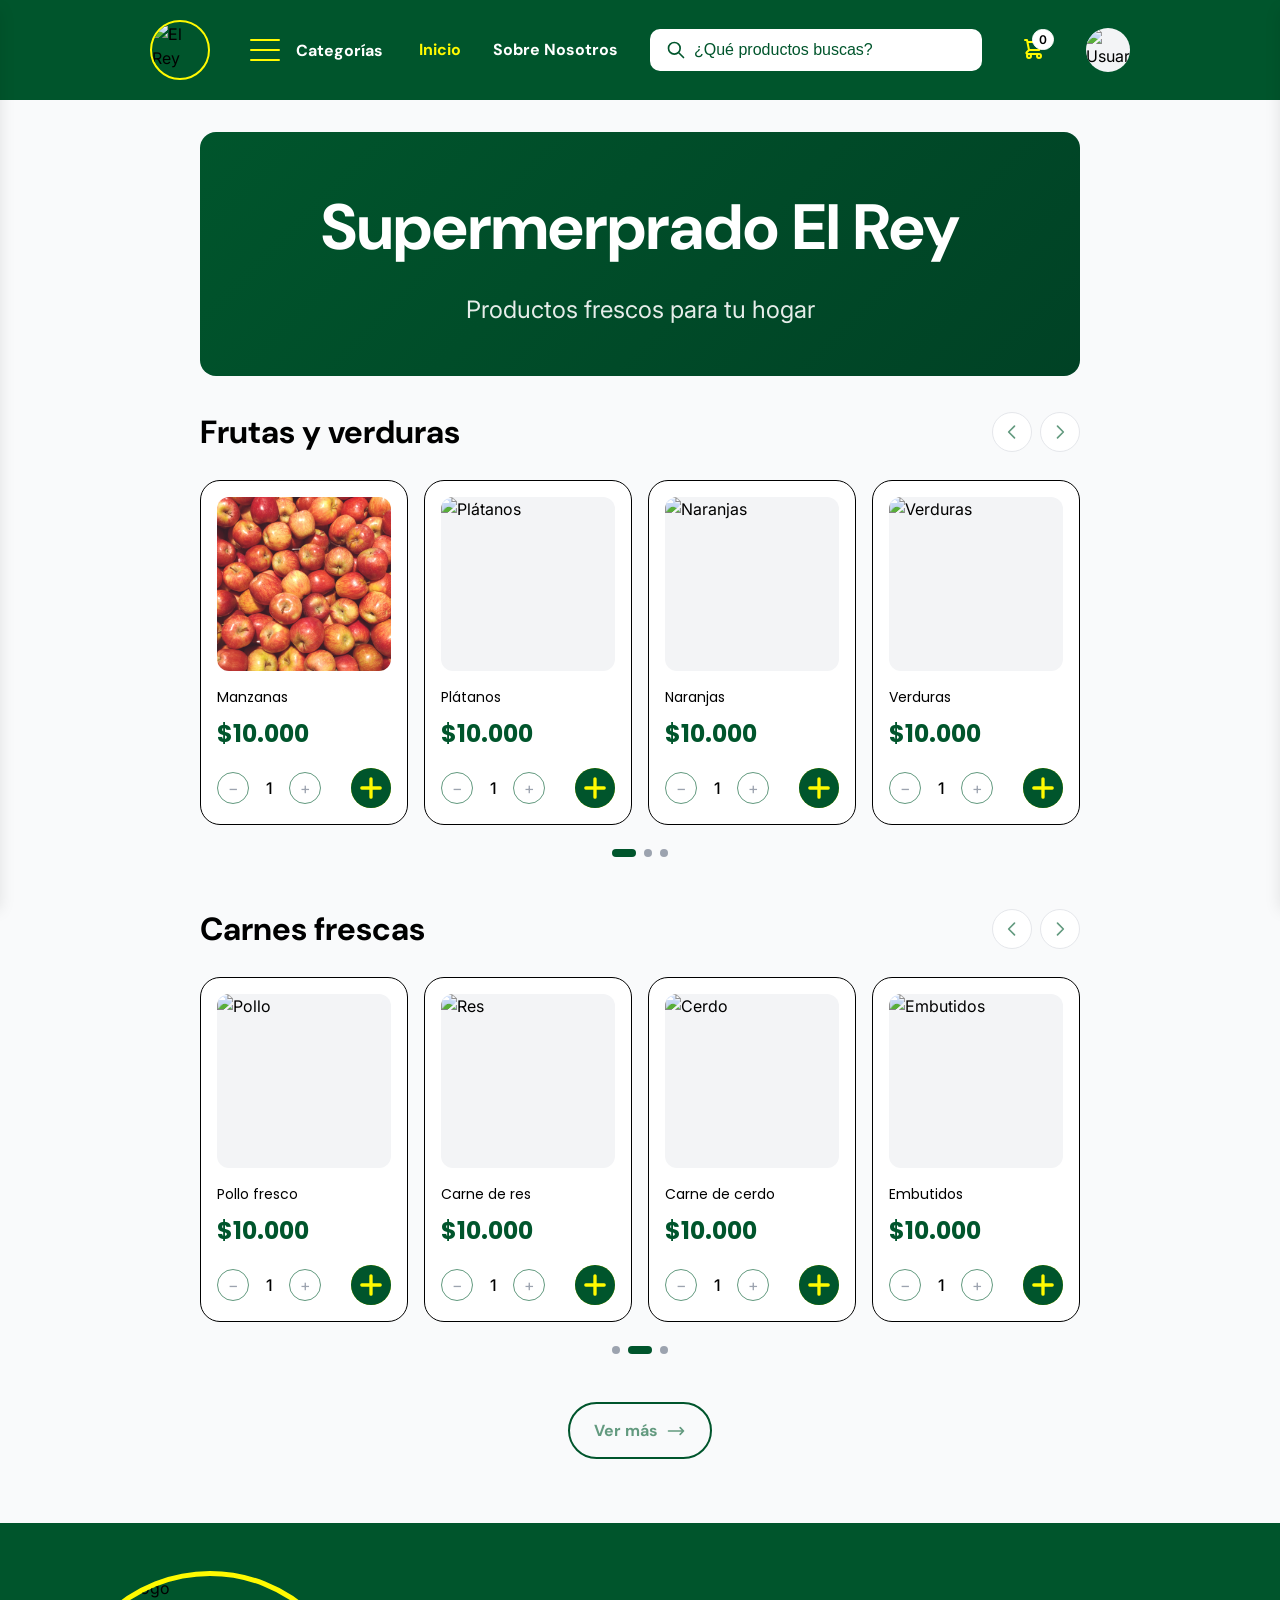
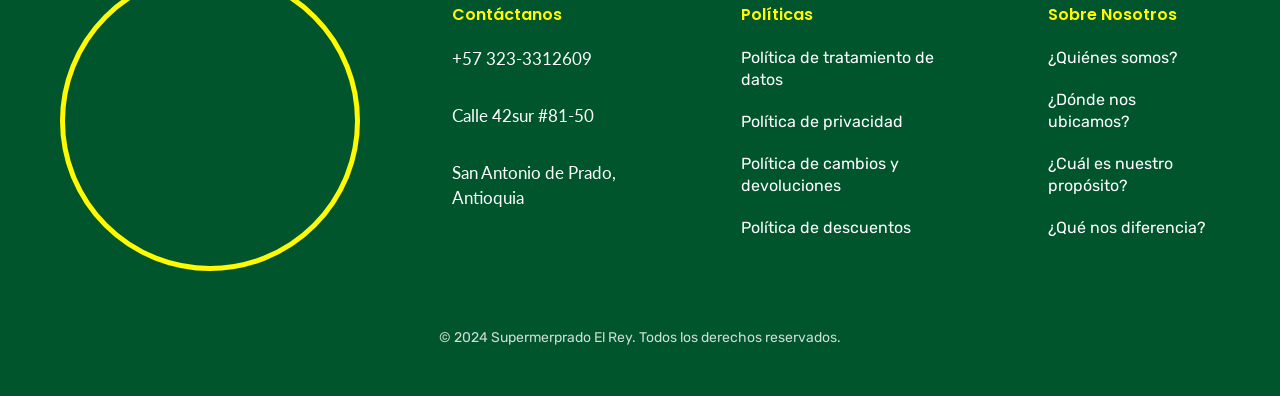
==== commit 28568be3: "yes" ====
--- a/index.html
+++ b/index.html
@@ -18,7 +18,7 @@
                     <img src="images/Logo.svg" alt="El Rey Logo">
                 </div>
                 <div class="header__menu">
-                    <button class="header__menu-item">
+                    <button class="header__menu-item" id="categoriesToggle">
                         <div class="header__menu-icon">
                             <span></span>
                             <span></span>
@@ -41,11 +41,11 @@
             </div>
 
             <div class="header__actions">
-                <button class="header__cart">
+                <button class="header__cart" id="cartToggle">
                     <svg class="header__cart-icon" fill="none" stroke="currentColor" viewBox="0 0 24 24">
                         <path stroke-linecap="round" stroke-linejoin="round" stroke-width="2" d="M3 3h2l.4 2M7 13h10l4-8H5.4M7 13L5.4 5M7 13l-2.293 2.293c-.63.63-.184 1.707.707 1.707H17m0 0a2 2 0 100 4 2 2 0 000-4zm-8 2a2 2 0 11-4 0 2 2 0 014 0z"/>
                     </svg>
-                    <span class="header__cart-badge">2</span>
+                    <span class="header__cart-badge">0</span>
                 </button>
                 <div class="header__user">
                     <img src="https://images.unsplash.com/photo-1633332755192-727a05c4013d?w=100&h=100&fit=crop" alt="Usuario">
@@ -82,7 +82,7 @@
             
             <div class="product-grid">
                 <!-- Product Card 1 -->
-                <article class="product-card">
+                <article class="product-card" data-product-id="1">
                     <div class="product-card__image">
                         <img src="Images/manzanas.jpg" alt="Manzanas">
                     </div>
@@ -103,7 +103,7 @@
                 </article>
 
                 <!-- Product Card 2 -->
-                <article class="product-card">
+                <article class="product-card" data-product-id="2">
                     <div class="product-card__image">
                         <img src="Images/Banana.jpg" alt="Plátanos">
                     </div>
@@ -124,7 +124,7 @@
                 </article>
 
                 <!-- Product Card 3 -->
-                <article class="product-card">
+                <article class="product-card" data-product-id="3">
                     <div class="product-card__image">
                         <img src="Images/naranjas.jpg" alt="Naranjas">
                     </div>
@@ -145,7 +145,7 @@
                 </article>
 
                 <!-- Product Card 4 -->
-                <article class="product-card">
+                <article class="product-card" data-product-id="4">
                     <div class="product-card__image">
                         <img src="Images/verduras.jpg" alt="Verduras">
                     </div>
@@ -193,7 +193,7 @@
             
             <div class="product-grid">
                 <!-- Product Card 1 -->
-                <article class="product-card">
+                <article class="product-card" data-product-id="5">
                     <div class="product-card__image">
                         <img src="https://images.unsplash.com/photo-1587593810167-a84920ea0781?w=300&h=300&fit=crop" alt="Pollo">
                     </div>
@@ -214,7 +214,7 @@
                 </article>
 
                 <!-- Product Card 2 -->
-                <article class="product-card">
+                <article class="product-card" data-product-id="6">
                     <div class="product-card__image">
                         <img src="https://images.unsplash.com/photo-1615937657715-bc7b4b7962c1?w=300&h=300&fit=crop" alt="Res">
                     </div>
@@ -235,7 +235,7 @@
                 </article>
 
                 <!-- Product Card 3 -->
-                <article class="product-card">
+                <article class="product-card" data-product-id="7">
                     <div class="product-card__image">
                         <img src="Images/cerdo.jpg" alt="Cerdo">
                     </div>
@@ -256,7 +256,7 @@
                 </article>
 
                 <!-- Product Card 4 -->
-                <article class="product-card">
+                <article class="product-card" data-product-id="8">
                     <div class="product-card__image">
                         <img src="Images/embutidos.jpg" alt="Embutidos">
                     </div>
@@ -335,37 +335,118 @@
         </div>
     </footer>
 
+    <!-- Categories Sidebar Menu -->
+    <div class="categories-overlay" id="categoriesOverlay"></div>
+    <aside class="categories-sidebar" id="categoriesSidebar">
+        <div class="categories-sidebar__header">
+            <h2 class="categories-sidebar__title">Categorías</h2>
+            <button class="categories-sidebar__close" id="categoriesClose">
+                <svg width="24" height="24" fill="none" stroke="currentColor" viewBox="0 0 24 24">
+                    <path stroke-linecap="round" stroke-linejoin="round" stroke-width="2" d="M6 18L18 6M6 6l12 12"/>
+                </svg>
+            </button>
+        </div>
+        <nav class="categories-sidebar__nav">
+            <a href="#" class="categories-sidebar__link">
+                <img src="Images/broom-svgrepo-com.svg" alt="Aseo del hogar" class="categories-sidebar__icon" width="24" height="24">
+                Aseo del hogar
+                <img src="Images/right-arrow-next-svgrepo-com.svg" alt="Ir" class="categories-sidebar__arrow" width="20" height="20">
+            </a>
+            <a href="#" class="categories-sidebar__link">
+                <img src="Images/tomato-svgrepo-com.svg" alt="Frutas y verduras" class="categories-sidebar__icon" width="24" height="24">
+                Frutas y verduras
+                <img src="Images/right-arrow-next-svgrepo-com.svg" alt="Ir" class="categories-sidebar__arrow" width="20" height="20">
+            </a>
+            <a href="carnes.html" class="categories-sidebar__link">
+                <img src="Images/meat-svgrepo-com.svg" alt="Carnes frescas" class="categories-sidebar__icon" width="24" height="24">
+                Carnes frescas
+                <img src="Images/right-arrow-next-svgrepo-com.svg" alt="Ir" class="categories-sidebar__arrow" width="24" height="24">
+            </a>
+            <a href="#" class="categories-sidebar__link">
+                <img src="Images/wheat-svgrepo-com.svg" alt="Despensa" class="categories-sidebar__icon" width="24" height="24">
+                Despensa
+                <img src="Images/right-arrow-next-svgrepo-com.svg" alt="Ir" class="categories-sidebar__arrow" width="20" height="20">
+            </a>
+            <a href="#" class="categories-sidebar__link">
+                <img src="Images/bread-4-svgrepo-com.svg" alt="Panadería" class="categories-sidebar__icon" width="24" height="24">
+                Panadería
+                <img src="Images/right-arrow-next-svgrepo-com.svg" alt="Ir" class="categories-sidebar__arrow" width="20" height="20">
+            </a>
+            <a href="#" class="categories-sidebar__link">
+                <img src="Images/milk-svgrepo-com.svg" alt="Lácteos" class="categories-sidebar__icon" width="24" height="24">
+                Lácteos
+                <img src="Images/right-arrow-next-svgrepo-com.svg" alt="Ir" class="categories-sidebar__arrow" width="20" height="20">
+            </a>
+            <a href="#" class="categories-sidebar__link">
+                <img src="Images/cookie-svgrepo-com.svg" alt="Pasabocas" class="categories-sidebar__icon" width="24" height="24">
+                Pasabocas
+                <img src="Images/right-arrow-next-svgrepo-com.svg" alt="Ir" class="categories-sidebar__arrow" width="20" height="20">
+            </a>
+            <a href="#" class="categories-sidebar__link">
+                <img src="Images/wine-glass-2-svgrepo-com.svg" alt="Bebidas y licores" class="categories-sidebar__icon" width="24" height="24">
+                Bebidas y licores
+                <img src="Images/right-arrow-next-svgrepo-com.svg" alt="Ir" class="categories-sidebar__arrow" width="20" height="20">
+            </a>
+        </nav>
+    </aside>
+
+    <!-- Cart Sidebar -->
+    <div class="cart-overlay" id="cartOverlay"></div>
+    <aside class="cart-sidebar" id="cartSidebar">
+        <div class="cart-sidebar__header">
+            <h2 class="cart-sidebar__title">Tu carrito</h2>
+            <span class="cart-sidebar__count" id="cartCount">0</span>
+            <button class="cart-sidebar__close" id="cartClose">
+                <svg width="24" height="24" fill="none" stroke="currentColor" viewBox="0 0 24 24">
+                    <path stroke-linecap="round" stroke-linejoin="round" stroke-width="2" d="M6 18L18 6M6 6l12 12"/>
+                </svg>
+            </button>
+        </div>
+        <div class="cart-sidebar__content" id="cartContent">
+        </div>
+        <div class="cart-sidebar__footer" id="cartFooter">
+            <div class="cart-sidebar__total">
+                <span class="cart-sidebar__total-label">Total</span>
+                <span class="cart-sidebar__total-value" id="cartTotal">$0</span>
+            </div>
+            <a href="checkout.html" class="btn btn--primary btn--full cart-sidebar__checkout">
+                Ir a pagar
+                <svg width="20" height="20" fill="none" stroke="currentColor" viewBox="0 0 24 24">
+                    <path stroke-linecap="round" stroke-linejoin="round" stroke-width="2" d="M17 8l4 4m0 0l-4 4m4-4H3"/>
+                </svg>
+            </a>
+        </div>
+    </aside>
+
+    <script src="cart.js"></script>
     <script>
-        // Product Card Interactions
-        document.querySelectorAll('.product-card').forEach(card => {
-            const minusBtn = card.querySelector('.product-card__qty-btn:first-child');
-            const plusBtn = card.querySelector('.product-card__qty-btn:last-child');
-            const qtyValue = card.querySelector('.product-card__qty-value');
-            const addBtn = card.querySelector('.product-card__add');
-
-            minusBtn?.addEventListener('click', () => {
-                const current = parseInt(qtyValue.textContent);
-                if (current > 1) {
-                    qtyValue.textContent = current - 1;
-                }
-            });
-
-            plusBtn?.addEventListener('click', () => {
-                const current = parseInt(qtyValue.textContent);
-                qtyValue.textContent = current + 1;
-            });
-
-            addBtn?.addEventListener('click', () => {
-                const badge = document.querySelector('.header__cart-badge');
-                const current = parseInt(badge.textContent);
-                badge.textContent = current + 1;
-                
-                // Animation feedback
-                addBtn.style.transform = 'scale(0.9)';
-                setTimeout(() => {
-                    addBtn.style.transform = 'scale(1)';
-                }, 150);
-            });
+        // Categories Sidebar Menu Toggle
+        const categoriesToggle = document.getElementById('categoriesToggle');
+        const categoriesSidebar = document.getElementById('categoriesSidebar');
+        const categoriesOverlay = document.getElementById('categoriesOverlay');
+        const categoriesClose = document.getElementById('categoriesClose');
+
+        function openCategories() {
+            categoriesSidebar.classList.add('categories-sidebar--open');
+            categoriesOverlay.classList.add('categories-overlay--visible');
+            document.body.style.overflow = 'hidden';
+        }
+
+        function closeCategories() {
+            categoriesSidebar.classList.remove('categories-sidebar--open');
+            categoriesOverlay.classList.remove('categories-overlay--visible');
+            document.body.style.overflow = '';
+        }
+
+        categoriesToggle?.addEventListener('click', openCategories);
+        categoriesClose?.addEventListener('click', closeCategories);
+        categoriesOverlay?.addEventListener('click', closeCategories);
+
+        // Close on Escape key
+        document.addEventListener('keydown', (e) => {
+            if (e.key === 'Escape' && categoriesSidebar.classList.contains('categories-sidebar--open')) {
+                closeCategories();
+            }
         });
 
         // Search functionality
--- a/styles.css
+++ b/styles.css
@@ -55,6 +55,58 @@
     /* Transitions */
     --transition-fast: 150ms ease-in-out;
     --transition-normal: 300ms ease-in-out;
+    --transition-slow: 500ms cubic-bezier(0.16, 1, 0.3, 1);
+    --ease-out: cubic-bezier(0.16, 1, 0.3, 1);
+    --ease-bounce: cubic-bezier(0.34, 1.56, 0.64, 1);
+
+    /* Animation keyframes */
+    --keyframes-fadeInUp: fadeInUp var(--transition-slow) var(--ease-out);
+    --keyframes-slideDown: slideDown var(--transition-slow) var(--ease-out);
+}
+
+/* ============================================
+   KEYFRAMES
+   ============================================ */
+@keyframes fadeInUp {
+    from {
+        opacity: 0;
+        transform: translateY(20px);
+    }
+    to {
+        opacity: 1;
+        transform: translateY(0);
+    }
+}
+
+@keyframes slideDown {
+    from {
+        opacity: 0;
+        transform: translateY(-10px);
+    }
+    to {
+        opacity: 1;
+        transform: translateY(0);
+    }
+}
+
+@keyframes scaleIn {
+    from {
+        opacity: 0;
+        transform: scale(0.95);
+    }
+    to {
+        opacity: 1;
+        transform: scale(1);
+    }
+}
+
+@keyframes pulse {
+    0%, 100% {
+        transform: scale(1);
+    }
+    50% {
+        transform: scale(1.05);
+    }
 }
 
 /* ============================================
@@ -68,6 +120,7 @@
 
 html {
     font-size: 16px;
+    scroll-behavior: smooth;
 }
 
 body {
@@ -105,6 +158,7 @@
     position: sticky;
     top: 0;
     z-index: 100;
+    animation: slideDown var(--transition-slow) var(--ease-out);
 }
 
 .header__nav {
@@ -186,12 +240,16 @@
     font-family: var(--font-family-heading);
     font-size: var(--font-size-body1);
     font-weight: var(--font-weight-bold);
-    transition: opacity var(--transition-fast);
+    transition: color var(--transition-fast), transform var(--transition-fast);
 }
 
 .header__nav-link:hover,
 .header__nav-link--active {
     color: var(--color-contrast);
+}
+
+.header__nav-link:hover {
+    transform: translateY(-1px);
 }
 
 .header__search {
@@ -303,6 +361,7 @@
     margin: var(--spacing-xl) 0;
     text-align: center;
     color: var(--color-white);
+    animation: fadeInUp 400ms var(--ease-out) backwards;
 }
 
 .category-banner__title {
@@ -316,6 +375,7 @@
     font-size: var(--font-size-h4);
     font-weight: var(--font-weight-regular);
     opacity: 0.9;
+    animation: fadeInUp 400ms var(--ease-out) 100ms backwards;
 }
 
 /* ============================================
@@ -403,7 +463,12 @@
     font-size: var(--font-size-h3);
     font-weight: var(--font-weight-bold);
     color: var(--color-black);
-}
+    animation: fadeInUp 400ms var(--ease-out) backwards;
+}
+
+.product-section:nth-of-type(1) .product-section__title { animation-delay: 200ms; }
+.product-section:nth-of-type(2) .product-section__title { animation-delay: 300ms; }
+.product-section:nth-of-type(3) .product-section__title { animation-delay: 400ms; }
 
 .product-section__nav {
     display: flex;
@@ -427,6 +492,11 @@
     background-color: var(--color-primary);
     color: var(--color-white);
     border-color: var(--color-primary);
+    transform: scale(1.05);
+}
+
+.product-section__nav-btn:active {
+    transform: scale(0.95);
 }
 
 .product-section__nav-btn svg {
@@ -471,12 +541,43 @@
     padding: var(--spacing-md);
     transition: transform var(--transition-fast), box-shadow var(--transition-fast);
     cursor: pointer;
+    animation: fadeInUp 400ms var(--ease-out) backwards;
 }
 
 .product-card:hover {
     transform: translateY(-4px);
     box-shadow: var(--shadow-lg);
 }
+
+.product-card:active {
+    transform: translateY(-2px) scale(0.98);
+}
+
+.product-grid .product-card:nth-child(1) { animation-delay: 0ms; }
+.product-grid .product-card:nth-child(2) { animation-delay: 75ms; }
+.product-grid .product-card:nth-child(3) { animation-delay: 150ms; }
+.product-grid .product-card:nth-child(4) { animation-delay: 225ms; }
+
+.category-grid .product-card:nth-child(1) { animation-delay: 0ms; }
+.category-grid .product-card:nth-child(2) { animation-delay: 50ms; }
+.category-grid .product-card:nth-child(3) { animation-delay: 100ms; }
+.category-grid .product-card:nth-child(4) { animation-delay: 150ms; }
+.category-grid .product-card:nth-child(5) { animation-delay: 200ms; }
+.category-grid .product-card:nth-child(6) { animation-delay: 250ms; }
+.category-grid .product-card:nth-child(7) { animation-delay: 300ms; }
+.category-grid .product-card:nth-child(8) { animation-delay: 350ms; }
+.category-grid .product-card:nth-child(9) { animation-delay: 400ms; }
+.category-grid .product-card:nth-child(10) { animation-delay: 450ms; }
+.category-grid .product-card:nth-child(11) { animation-delay: 500ms; }
+.category-grid .product-card:nth-child(12) { animation-delay: 550ms; }
+.category-grid .product-card:nth-child(13) { animation-delay: 600ms; }
+.category-grid .product-card:nth-child(14) { animation-delay: 650ms; }
+.category-grid .product-card:nth-child(15) { animation-delay: 700ms; }
+.category-grid .product-card:nth-child(16) { animation-delay: 750ms; }
+.category-grid .product-card:nth-child(17) { animation-delay: 800ms; }
+.category-grid .product-card:nth-child(18) { animation-delay: 850ms; }
+.category-grid .product-card:nth-child(19) { animation-delay: 900ms; }
+.category-grid .product-card:nth-child(20) { animation-delay: 950ms; }
 
 .product-card__image {
     width: 100%;
@@ -491,6 +592,11 @@
     width: 100%;
     height: 100%;
     object-fit: cover;
+    transition: transform 400ms var(--ease-out);
+}
+
+.product-card:hover .product-card__image img {
+    transform: scale(1.08);
 }
 
 .product-card__info {
@@ -561,11 +667,15 @@
     display: flex;
     align-items: center;
     justify-content: center;
-    transition: background-color var(--transition-fast);
+    transition: background-color var(--transition-fast), transform var(--transition-fast);
 }
 
 .product-card__add:hover {
     background-color: #e6e401;
+}
+
+.product-card__add:active {
+    transform: scale(0.9);
 }
 
 /* ============================================
@@ -584,6 +694,10 @@
     transition: all var(--transition-fast);
 }
 
+.btn:active {
+    transform: scale(0.96);
+}
+
 .btn--primary {
     background-color: var(--color-primary);
     color: var(--color-white);
@@ -634,6 +748,7 @@
     background-color: var(--color-primary);
     padding: 48px 60px;
     margin-top: var(--spacing-xxxl);
+    animation: fadeInUp 400ms var(--ease-out) 600ms backwards;
 }
 
 .footer__content {
@@ -696,11 +811,12 @@
     font-weight: var(--font-weight-regular);
     color: var(--color-white);
     line-height: 1.375em;
-    transition: opacity var(--transition-fast);
+    transition: opacity var(--transition-fast), transform var(--transition-fast);
 }
 
 .footer__section-link:hover {
     opacity: 0.7;
+    transform: translateX(4px);
 }
 
 .footer__contact-item {
@@ -871,4 +987,958 @@
 .carousel-dot--active {
     background-color: var(--color-primary);
     width: 24px;
-}+}
+
+/* ============================================
+   CATEGORIES SIDEBAR MENU
+   ============================================ */
+.categories-overlay {
+    position: fixed;
+    top: 0;
+    left: 0;
+    width: 100%;
+    height: 100%;
+    background-color: rgba(0, 0, 0, 0.5);
+    backdrop-filter: blur(4px);
+    -webkit-backdrop-filter: blur(4px);
+    opacity: 0;
+    visibility: hidden;
+    transition: opacity var(--transition-normal), visibility var(--transition-normal);
+    z-index: 999;
+}
+
+.categories-overlay--visible {
+    opacity: 1;
+    visibility: visible;
+}
+
+.categories-sidebar {
+    position: fixed;
+    top: 0;
+    left: -320px;
+    width: 320px;
+    height: 100vh;
+    max-height: 100vh;
+    background-color: var(--color-white);
+    box-shadow: var(--shadow-lg);
+    transition: transform var(--transition-normal);
+    z-index: 1000;
+    display: flex;
+    flex-direction: column;
+    overflow-y: auto;
+}
+
+.categories-sidebar--open {
+    transform: translateX(320px);
+}
+
+.categories-sidebar__header {
+    display: flex;
+    align-items: center;
+    justify-content: space-between;
+    padding: var(--spacing-lg) var(--spacing-lg);
+    border-bottom: 1px solid var(--color-border-light);
+    background-color: var(--color-primary);
+    animation: slideDown 300ms var(--ease-out);
+}
+
+.categories-sidebar__title {
+    font-family: var(--font-family-heading);
+    font-size: var(--font-size-h4);
+    font-weight: var(--font-weight-bold);
+    color: var(--color-white);
+    margin: 0;
+}
+
+.categories-sidebar__close {
+    width: 40px;
+    height: 40px;
+    border-radius: var(--radius-circle);
+    background-color: rgba(255, 255, 255, 0.1);
+    border: none;
+    display: flex;
+    align-items: center;
+    justify-content: center;
+    color: var(--color-white);
+    cursor: pointer;
+    transition: background-color var(--transition-fast);
+}
+
+.categories-sidebar__close:hover {
+    background-color: rgba(255, 255, 255, 0.2);
+}
+
+.categories-sidebar__nav {
+    display: flex;
+    flex-direction: column;
+    padding: var(--spacing-md);
+    gap: var(--spacing-xs);
+}
+
+.categories-sidebar__link {
+    display: flex;
+    align-items: center;
+    gap: var(--spacing-md);
+    padding: var(--spacing-md);
+    border-radius: var(--radius-md);
+    color: var(--color-black);
+    font-family: var(--font-family-body);
+    font-size: var(--font-size-body1);
+    font-weight: var(--font-weight-medium);
+    text-decoration: none;
+    transition: all var(--transition-fast);
+    animation: fadeInUp 300ms var(--ease-out) backwards;
+}
+
+.categories-sidebar__nav .categories-sidebar__link:nth-child(1) { animation-delay: 100ms; }
+.categories-sidebar__nav .categories-sidebar__link:nth-child(2) { animation-delay: 150ms; }
+.categories-sidebar__nav .categories-sidebar__link:nth-child(3) { animation-delay: 200ms; }
+.categories-sidebar__nav .categories-sidebar__link:nth-child(4) { animation-delay: 250ms; }
+.categories-sidebar__nav .categories-sidebar__link:nth-child(5) { animation-delay: 300ms; }
+.categories-sidebar__nav .categories-sidebar__link:nth-child(6) { animation-delay: 350ms; }
+.categories-sidebar__nav .categories-sidebar__link:nth-child(7) { animation-delay: 400ms; }
+.categories-sidebar__nav .categories-sidebar__link:nth-child(8) { animation-delay: 450ms; }
+
+.categories-sidebar__arrow {
+    flex-shrink: 0;
+    width: 20px;
+    height: 20px;
+    margin-inline-start: auto;
+    filter: brightness(0) saturate(100%) invert(18%) sepia(65%) saturate(1200%) hue-rotate(140deg);
+    transition: filter var(--transition-fast), transform var(--transition-fast);
+}
+
+.categories-sidebar__link:hover .categories-sidebar__arrow {
+    filter: brightness(0) saturate(100%) invert(18%) sepia(65%) saturate(2000%) hue-rotate(140deg);
+    transform: translateX(4px);
+}
+
+.categories-sidebar__link:hover {
+    background-color: var(--color-light-grey);
+    color: var(--color-primary);
+}
+
+.categories-sidebar__icon {
+    flex-shrink: 0;
+    width: 24px;
+    height: 24px;
+    color: var(--color-tertiary);
+    transition: color var(--transition-fast);
+}
+
+/* SVG icons inline */
+a.categories-sidebar__link > img.categories-sidebar__icon {
+    filter: brightness(0) saturate(100%) invert(18%) sepia(65%) saturate(1200%) hue-rotate(140deg);
+    transition: filter var(--transition-fast);
+}
+
+.categories-sidebar__link:hover > img.categories-sidebar__icon {
+    filter: brightness(0) saturate(100%) invert(18%) sepia(65%) saturate(2000%) hue-rotate(140deg);
+}
+
+.categories-sidebar__link:hover .categories-sidebar__icon {
+    color: var(--color-primary);
+}
+
+/* Responsive styles for categories sidebar */
+@media (max-width: 768px) {
+    .categories-sidebar {
+        width: 280px;
+        left: -280px;
+    }
+    
+    .categories-sidebar--open {
+        transform: translateX(280px);
+    }
+}
+
+@media (max-width: 480px) {
+    .categories-sidebar {
+        width: 100%;
+        left: -100%;
+    }
+    
+    .categories-sidebar--open {
+        transform: translateX(100%);
+    }
+}
+
+/* ============================================
+   CATEGORY PAGE
+   ============================================ */
+.main--category {
+    padding: var(--spacing-xxl) 0;
+    max-width: 1400px;
+    margin: 0 auto;
+    padding-left: var(--spacing-xl);
+    padding-right: var(--spacing-xl);
+}
+
+.category-controls {
+    display: flex;
+    align-items: center;
+    gap: var(--spacing-sm);
+    margin-bottom: var(--spacing-lg);
+    justify-content: flex-end;
+}
+
+.sort-btn {
+    display: inline-flex;
+    align-items: center;
+    gap: var(--spacing-xs);
+    padding: var(--spacing-sm) var(--spacing-md);
+    background: transparent;
+    border: 1px solid var(--color-border-light);
+    border-radius: var(--radius-sm);
+    font-family: var(--font-family-body);
+    font-size: var(--font-size-body2);
+    color: var(--color-black);
+    cursor: pointer;
+    transition: all var(--transition-fast);
+}
+
+.sort-btn:hover {
+    border-color: var(--color-primary);
+    color: var(--color-primary);
+    background-color: rgba(0, 85, 44, 0.05);
+}
+
+.sort-btn--active {
+    background-color: var(--color-primary);
+    border-color: var(--color-primary);
+    color: var(--color-white);
+}
+
+.sort-btn--active:hover {
+    background-color: var(--color-primary-dark);
+    border-color: var(--color-primary-dark);
+    color: var(--color-white);
+}
+
+.filter-btn {
+    display: inline-flex;
+    align-items: center;
+    justify-content: center;
+    gap: var(--spacing-sm);
+    padding: var(--spacing-sm) var(--spacing-md);
+    background-color: var(--color-primary);
+    border: none;
+    border-radius: var(--radius-sm);
+    color: var(--color-white);
+    cursor: pointer;
+    transition: background-color var(--transition-fast);
+    font-family: var(--font-family-body);
+    font-size: var(--font-size-body2);
+    font-weight: var(--font-weight-medium);
+}
+
+.filter-btn:hover {
+    background-color: var(--color-primary-dark);
+}
+
+.filter-controls {
+    display: flex;
+    gap: var(--spacing-sm);
+}
+
+.sort-controls {
+    display: flex;
+    gap: var(--spacing-sm);
+}
+
+.category-controls {
+    display: flex;
+    align-items: center;
+    justify-content: space-between;
+    margin-bottom: var(--spacing-xl);
+    flex-wrap: wrap;
+    gap: var(--spacing-md);
+}
+
+.filter-btn {
+    display: inline-flex;
+    align-items: center;
+    gap: var(--spacing-xs);
+}
+
+.category-title {
+    font-family: var(--font-family-heading);
+    font-size: var(--font-size-h2);
+    font-weight: var(--font-weight-bold);
+    color: var(--color-black);
+    margin-bottom: var(--spacing-xl);
+    animation: fadeInUp 400ms var(--ease-out) backwards;
+}
+
+.category-grid {
+    display: grid;
+    grid-template-columns: repeat(5, 1fr);
+    gap: var(--spacing-lg);
+}
+
+.category-grid .product-card {
+    border-color: var(--color-border-light);
+}
+
+.category-grid .product-card:hover {
+    border-color: var(--color-black);
+}
+
+.product-card--category {
+    background-color: var(--color-white);
+    border: 1px solid var(--color-border-light);
+    border-radius: var(--radius-xl);
+    overflow: hidden;
+    transition: transform var(--transition-fast), box-shadow var(--transition-fast);
+}
+
+.product-card--category:hover {
+    transform: translateY(-4px);
+    box-shadow: var(--shadow-lg);
+}
+
+.product-card--category .product-card__image {
+    margin-bottom: 0;
+    border-radius: 0;
+    background-color: var(--color-tertiary);
+    aspect-ratio: 1;
+}
+
+.product-card--category .product-card__info {
+    padding: var(--spacing-md);
+    display: flex;
+    flex-direction: column;
+    gap: var(--spacing-xs);
+}
+
+.product-card--category .product-card__title {
+    font-size: var(--font-size-body2);
+    font-weight: var(--font-weight-medium);
+    margin: 0;
+}
+
+.product-card--category .product-card__price {
+    font-size: var(--font-size-body1);
+    font-weight: var(--font-weight-bold);
+    color: var(--color-primary);
+    margin: 0;
+}
+
+.product-card__add-btn {
+    align-self: flex-end;
+    width: 36px;
+    height: 36px;
+    border-radius: var(--radius-circle);
+    background-color: var(--color-primary);
+    border: none;
+    color: var(--color-contrast);
+    display: flex;
+    align-items: center;
+    justify-content: center;
+    cursor: pointer;
+    transition: all var(--transition-fast);
+    margin-top: var(--spacing-sm);
+}
+
+.product-card__add-btn:hover {
+    background-color: var(--color-primary-dark);
+    transform: scale(1.1);
+}
+
+.product-card__add-btn:active {
+    transform: scale(0.9);
+}
+
+/* Category page responsive */
+@media (max-width: 1200px) {
+    .category-grid {
+        grid-template-columns: repeat(4, 1fr);
+    }
+}
+
+@media (max-width: 992px) {
+    .category-grid {
+        grid-template-columns: repeat(3, 1fr);
+    }
+}
+
+@media (max-width: 768px) {
+    .category-grid {
+        grid-template-columns: repeat(2, 1fr);
+    }
+    
+    .category-title {
+        font-size: var(--font-size-h3);
+    }
+    
+    .sort-btn {
+        font-size: var(--font-size-caption);
+        padding: var(--spacing-xs) var(--spacing-sm);
+    }
+}
+
+@media (max-width: 480px) {
+    .category-grid {
+        grid-template-columns: repeat(2, 1fr);
+        gap: var(--spacing-md);
+    }
+}
+
+/* ============================================
+   FILTER SIDEBAR
+   ============================================ */
+.filter-overlay {
+    position: fixed;
+    top: 0;
+    left: 0;
+    width: 100%;
+    height: 100%;
+    background-color: rgba(0, 0, 0, 0.5);
+    backdrop-filter: blur(4px);
+    -webkit-backdrop-filter: blur(4px);
+    opacity: 0;
+    visibility: hidden;
+    transition: opacity var(--transition-normal), visibility var(--transition-normal);
+    z-index: 1000;
+}
+
+.filter-overlay--visible {
+    opacity: 1;
+    visibility: visible;
+}
+
+.filter-sidebar {
+    position: fixed;
+    top: 0;
+    right: 0;
+    width: 320px;
+    height: 100vh;
+    max-height: 100vh;
+    background-color: var(--color-white);
+    box-shadow: var(--shadow-lg);
+    transition: transform var(--transition-normal);
+    z-index: 1001;
+    display: flex;
+    flex-direction: column;
+    overflow-y: auto;
+    transform: translateX(100%);
+}
+
+.filter-sidebar--open {
+    transform: translateX(0);
+}
+
+.filter-sidebar__header {
+    display: flex;
+    align-items: center;
+    justify-content: space-between;
+    padding: var(--spacing-lg);
+    border-bottom: 1px solid var(--color-border-light);
+    background-color: var(--color-primary);
+    animation: slideDown 300ms var(--ease-out);
+}
+
+.filter-sidebar__title {
+    font-family: var(--font-family-heading);
+    font-size: var(--font-size-h4);
+    font-weight: var(--font-weight-bold);
+    color: var(--color-white);
+    margin: 0;
+}
+
+.filter-sidebar__close {
+    width: 40px;
+    height: 40px;
+    border-radius: var(--radius-circle);
+    background-color: rgba(255, 255, 255, 0.1);
+    border: none;
+    display: flex;
+    align-items: center;
+    justify-content: center;
+    color: var(--color-white);
+    cursor: pointer;
+    transition: background-color var(--transition-fast);
+}
+
+.filter-sidebar__close:hover {
+    background-color: rgba(255, 255, 255, 0.2);
+}
+
+.filter-sidebar__content {
+    flex: 1;
+    padding: var(--spacing-xl);
+    display: flex;
+    flex-direction: column;
+    gap: var(--spacing-xl);
+}
+
+.filter-group {
+    display: flex;
+    flex-direction: column;
+    gap: var(--spacing-md);
+}
+
+.filter-group__title {
+    font-family: var(--font-family-heading);
+    font-size: var(--font-size-body1);
+    font-weight: var(--font-weight-bold);
+    color: var(--color-primary);
+    margin: 0;
+    margin-bottom: var(--spacing-sm);
+    padding-bottom: var(--spacing-sm);
+    border-bottom: 2px solid var(--color-primary);
+}
+
+.filter-group + .filter-group {
+    margin-top: var(--spacing-lg);
+}
+
+.filter-checkbox {
+    display: flex;
+    align-items: center;
+    gap: var(--spacing-md);
+    cursor: pointer;
+    font-family: var(--font-family-body);
+    font-size: var(--font-size-body2);
+    color: var(--color-black);
+    transition: all var(--transition-fast);
+    padding: var(--spacing-sm) var(--spacing-xs);
+    border-radius: var(--radius-sm);
+}
+
+.filter-checkbox:hover {
+    color: var(--color-primary);
+    background-color: rgba(0, 85, 44, 0.05);
+}
+
+.filter-checkbox input {
+    display: none;
+}
+
+.filter-checkbox__mark {
+    width: 20px;
+    height: 20px;
+    border: 2px solid var(--color-border-light);
+    border-radius: var(--radius-sm);
+    display: flex;
+    align-items: center;
+    justify-content: center;
+    transition: all var(--transition-fast);
+    flex-shrink: 0;
+}
+
+.filter-checkbox input:checked + .filter-checkbox__mark {
+    background-color: var(--color-primary);
+    border-color: var(--color-primary);
+}
+
+.filter-checkbox input:checked + .filter-checkbox__mark::after {
+    content: '';
+    width: 6px;
+    height: 10px;
+    border: solid var(--color-white);
+    border-width: 0 2px 2px 0;
+    transform: rotate(45deg);
+    margin-bottom: 2px;
+}
+
+.filter-sidebar__footer {
+    padding: var(--spacing-lg);
+    border-top: 1px solid var(--color-border-light);
+    display: flex;
+    gap: var(--spacing-md);
+}
+
+.filter-sidebar__btn {
+    flex: 1;
+}
+
+/* ============================================
+   CART SIDEBAR
+   ============================================ */
+.cart-overlay {
+    position: fixed;
+    top: 0;
+    left: 0;
+    width: 100%;
+    height: 100%;
+    background-color: rgba(0, 0, 0, 0.5);
+    backdrop-filter: blur(4px);
+    -webkit-backdrop-filter: blur(4px);
+    opacity: 0;
+    visibility: hidden;
+    transition: opacity var(--transition-normal), visibility var(--transition-normal);
+    z-index: 998;
+}
+
+.cart-overlay--visible {
+    opacity: 1;
+    visibility: visible;
+}
+
+.cart-sidebar {
+    position: fixed;
+    top: 0;
+    right: 0;
+    width: 380px;
+    height: 100vh;
+    max-height: 100vh;
+    background-color: var(--color-white);
+    box-shadow: var(--shadow-lg);
+    transition: transform var(--transition-normal);
+    z-index: 999;
+    display: flex;
+    flex-direction: column;
+    overflow: hidden;
+    transform: translateX(100%);
+}
+
+.cart-sidebar--open {
+    transform: translateX(0);
+}
+
+.cart-sidebar__header {
+    display: flex;
+    align-items: center;
+    gap: var(--spacing-md);
+    padding: var(--spacing-lg);
+    background-color: var(--color-primary);
+    animation: slideDown 300ms var(--ease-out);
+    flex-shrink: 0;
+}
+
+.cart-sidebar__title {
+    font-family: var(--font-family-heading);
+    font-size: var(--font-size-h4);
+    font-weight: var(--font-weight-bold);
+    color: var(--color-white);
+    margin: 0;
+    flex: 1;
+}
+
+.cart-sidebar__count {
+    display: flex;
+    align-items: center;
+    justify-content: center;
+    min-width: 28px;
+    height: 28px;
+    padding: 0 var(--spacing-sm);
+    background-color: var(--color-contrast);
+    color: var(--color-black);
+    font-size: var(--font-size-body2);
+    font-weight: var(--font-weight-bold);
+    border-radius: var(--radius-pill);
+}
+
+.cart-sidebar__close {
+    width: 40px;
+    height: 40px;
+    border-radius: var(--radius-circle);
+    background-color: transparent;
+    border: none;
+    display: flex;
+    align-items: center;
+    justify-content: center;
+    color: var(--color-contrast);
+    cursor: pointer;
+    transition: all var(--transition-fast);
+    flex-shrink: 0;
+}
+
+.cart-sidebar__close:hover {
+    background-color: rgba(255, 255, 255, 0.1);
+    transform: scale(1.1);
+}
+
+.cart-sidebar__close:active {
+    transform: scale(0.95);
+}
+
+.cart-sidebar__content {
+    flex: 1;
+    overflow-y: auto;
+    padding: var(--spacing-lg);
+    display: flex;
+    flex-direction: column;
+}
+
+.cart-sidebar__content::-webkit-scrollbar {
+    width: 6px;
+}
+
+.cart-sidebar__content::-webkit-scrollbar-track {
+    background: var(--color-light-grey);
+}
+
+.cart-sidebar__content::-webkit-scrollbar-thumb {
+    background: var(--color-grey);
+    border-radius: 3px;
+}
+
+.cart-sidebar__content::-webkit-scrollbar-thumb:hover {
+    background: var(--color-tertiary);
+}
+
+/* Cart Empty State */
+.cart-empty {
+    display: flex;
+    flex-direction: column;
+    align-items: center;
+    justify-content: center;
+    gap: var(--spacing-lg);
+    padding: var(--spacing-xxl) var(--spacing-lg);
+    text-align: center;
+    flex: 1;
+    animation: fadeInUp 400ms var(--ease-out);
+}
+
+.cart-empty__icon {
+    width: 80px;
+    height: 80px;
+    color: var(--color-grey);
+    opacity: 0.5;
+}
+
+.cart-empty__title {
+    font-family: var(--font-family-heading);
+    font-size: var(--font-size-h4);
+    font-weight: var(--font-weight-bold);
+    color: var(--color-black);
+    margin: 0;
+}
+
+.cart-empty__text {
+    font-family: var(--font-family-body);
+    font-size: var(--font-size-body2);
+    color: var(--color-grey);
+    margin: 0;
+}
+
+/* Cart Items */
+.cart-items {
+    display: flex;
+    flex-direction: column;
+}
+
+.cart-item {
+    display: flex;
+    gap: var(--spacing-md);
+    padding: var(--spacing-md) 0;
+    border-bottom: 1px solid var(--color-border-light);
+    animation: fadeInUp 300ms var(--ease-out);
+}
+
+.cart-item:last-child {
+    border-bottom: none;
+}
+
+.cart-item--removing {
+    animation: fadeOutScale 200ms ease-out forwards;
+}
+
+@keyframes fadeOutScale {
+    from {
+        opacity: 1;
+        transform: scale(1);
+    }
+    to {
+        opacity: 0;
+        transform: scale(0.9);
+    }
+}
+
+.cart-item__image {
+    width: 72px;
+    height: 72px;
+    border-radius: var(--radius-md);
+    overflow: hidden;
+    flex-shrink: 0;
+    background-color: var(--color-light-grey);
+}
+
+.cart-item__image img {
+    width: 100%;
+    height: 100%;
+    object-fit: cover;
+}
+
+.cart-item__info {
+    flex: 1;
+    display: flex;
+    flex-direction: column;
+    gap: var(--spacing-xs);
+    min-width: 0;
+}
+
+.cart-item__title {
+    font-family: var(--font-family-body);
+    font-size: var(--font-size-body2);
+    font-weight: var(--font-weight-medium);
+    color: var(--color-black);
+    margin: 0;
+    white-space: nowrap;
+    overflow: hidden;
+    text-overflow: ellipsis;
+}
+
+.cart-item__price {
+    font-family: var(--font-family-body);
+    font-size: var(--font-size-body1);
+    font-weight: var(--font-weight-bold);
+    color: var(--color-primary);
+    margin: 0;
+}
+
+.cart-item__quantity {
+    display: flex;
+    align-items: center;
+    gap: var(--spacing-sm);
+    margin-top: var(--spacing-xs);
+}
+
+.cart-item__qty-btn {
+    width: 28px;
+    height: 28px;
+    border-radius: var(--radius-circle);
+    background-color: transparent;
+    border: 1px solid var(--color-border-light);
+    display: flex;
+    align-items: center;
+    justify-content: center;
+    color: var(--color-tertiary);
+    font-size: var(--font-size-body2);
+    cursor: pointer;
+    transition: all var(--transition-fast);
+}
+
+.cart-item__qty-btn:hover {
+    border-color: var(--color-primary);
+    color: var(--color-primary);
+}
+
+.cart-item__qty-btn:active {
+    transform: scale(0.9);
+}
+
+.cart-item__qty-btn:disabled {
+    opacity: 0.3;
+    cursor: not-allowed;
+}
+
+.cart-item__qty-value {
+    font-size: var(--font-size-body2);
+    font-weight: var(--font-weight-medium);
+    color: var(--color-black);
+    min-width: 24px;
+    text-align: center;
+}
+
+.cart-item__remove {
+    width: 32px;
+    height: 32px;
+    border-radius: var(--radius-circle);
+    background-color: transparent;
+    border: none;
+    display: flex;
+    align-items: center;
+    justify-content: center;
+    color: var(--color-grey);
+    font-size: 20px;
+    cursor: pointer;
+    transition: all var(--transition-fast);
+    flex-shrink: 0;
+    align-self: flex-start;
+}
+
+.cart-item__remove:hover {
+    color: #DC2626;
+    background-color: rgba(220, 38, 38, 0.1);
+}
+
+.cart-item__remove:active {
+    transform: scale(0.9);
+}
+
+/* Cart Footer */
+.cart-sidebar__footer {
+    padding: var(--spacing-lg);
+    background-color: var(--color-white);
+    border-top: 1px solid var(--color-border-light);
+    flex-shrink: 0;
+}
+
+.cart-sidebar__total {
+    display: flex;
+    align-items: center;
+    justify-content: space-between;
+    margin-bottom: var(--spacing-md);
+}
+
+.cart-sidebar__total-label {
+    font-family: var(--font-family-heading);
+    font-size: var(--font-size-body1);
+    font-weight: var(--font-weight-medium);
+    color: var(--color-black);
+}
+
+.cart-sidebar__total-value {
+    font-family: var(--font-family-heading);
+    font-size: var(--font-size-h3);
+    font-weight: var(--font-weight-bold);
+    color: var(--color-primary);
+}
+
+.cart-sidebar__checkout {
+    display: flex;
+    align-items: center;
+    justify-content: center;
+    gap: var(--spacing-sm);
+}
+
+.cart-sidebar__checkout svg {
+    transition: transform var(--transition-fast);
+}
+
+.cart-sidebar__checkout:hover svg {
+    transform: translateX(4px);
+}
+
+/* Cart Badge Animation */
+.header__cart-badge {
+    transition: transform var(--transition-fast);
+}
+
+.header__cart-badge--pulse {
+    animation: badgePulse 300ms var(--ease-bounce);
+}
+
+@keyframes badgePulse {
+    0% {
+        transform: scale(1);
+    }
+    50% {
+        transform: scale(1.3);
+    }
+    100% {
+        transform: scale(1);
+    }
+}
+
+/* Responsive for cart sidebar */
+@media (max-width: 768px) {
+    .cart-sidebar {
+        width: 320px;
+    }
+}
+
+@media (max-width: 480px) {
+    .cart-sidebar {
+        width: 100%;
+    }
+
+    .cart-item__image {
+        width: 60px;
+        height: 60px;
+    }
+}
+
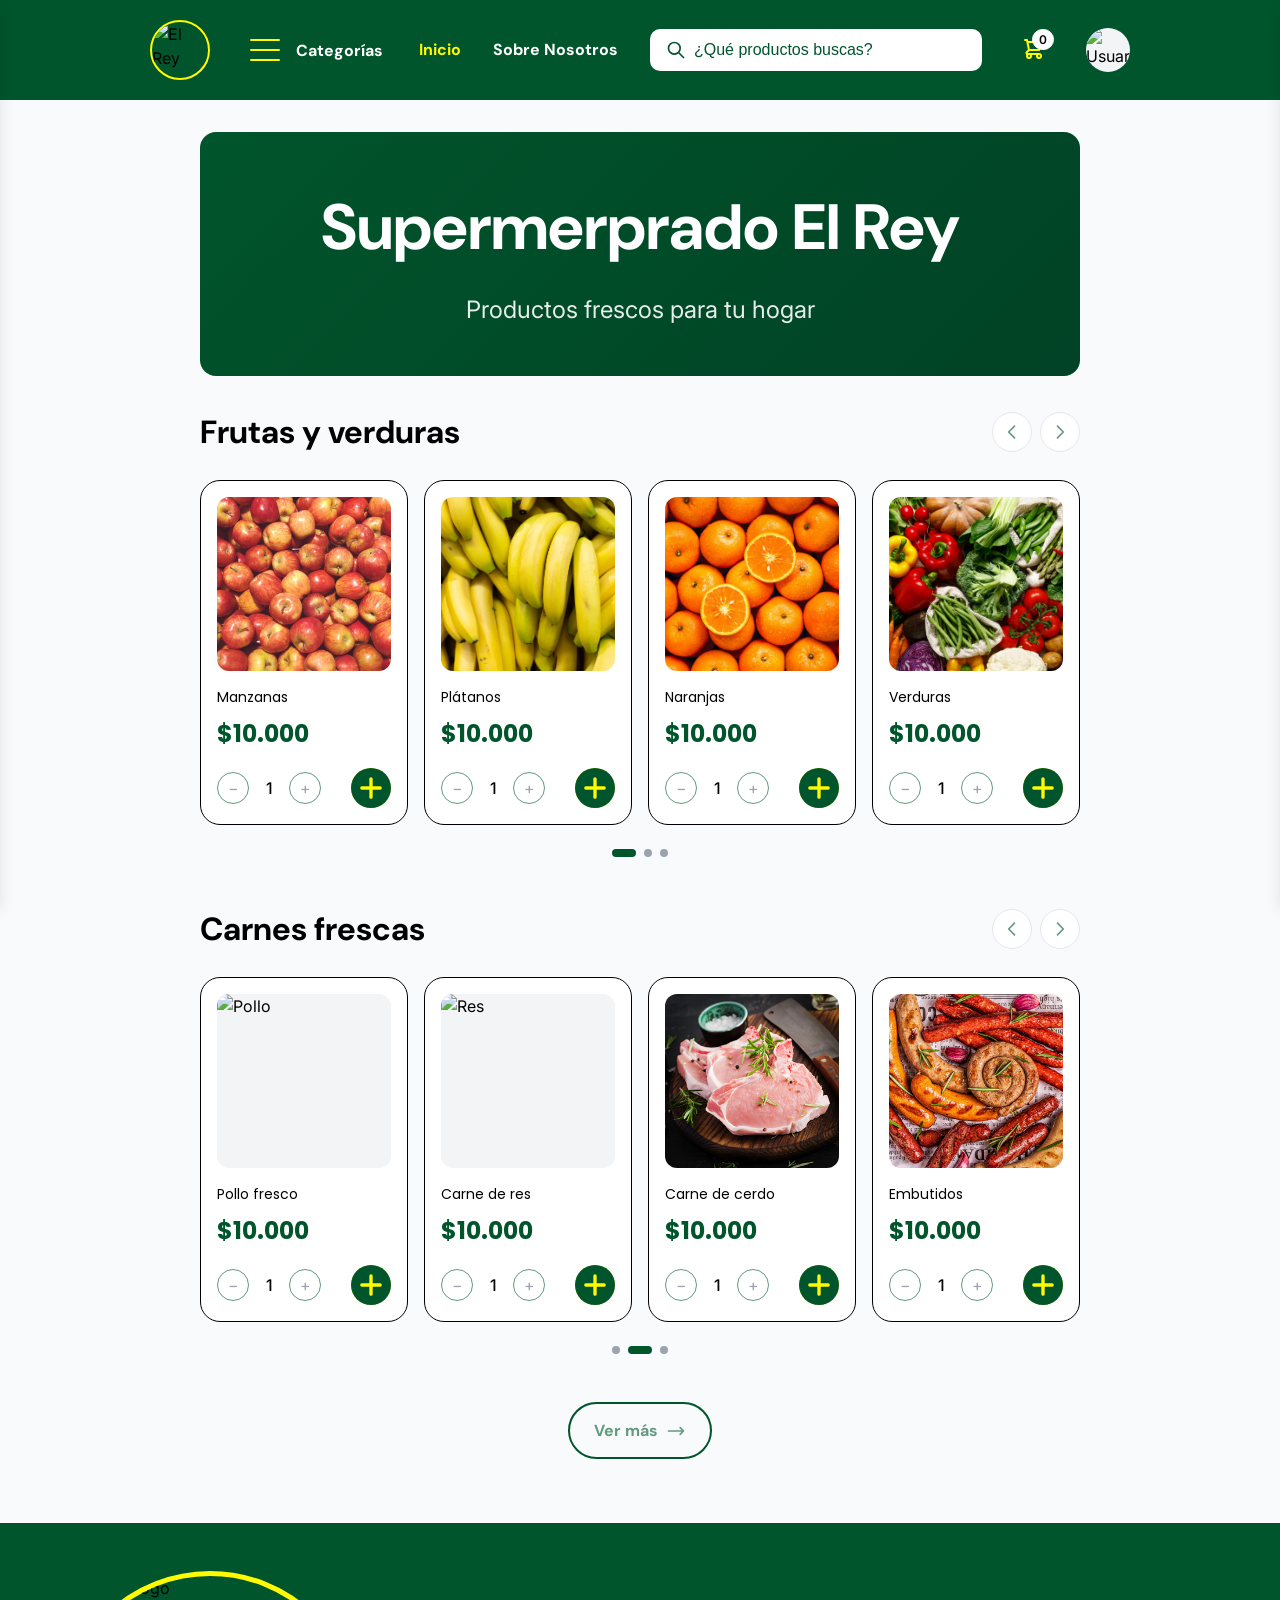
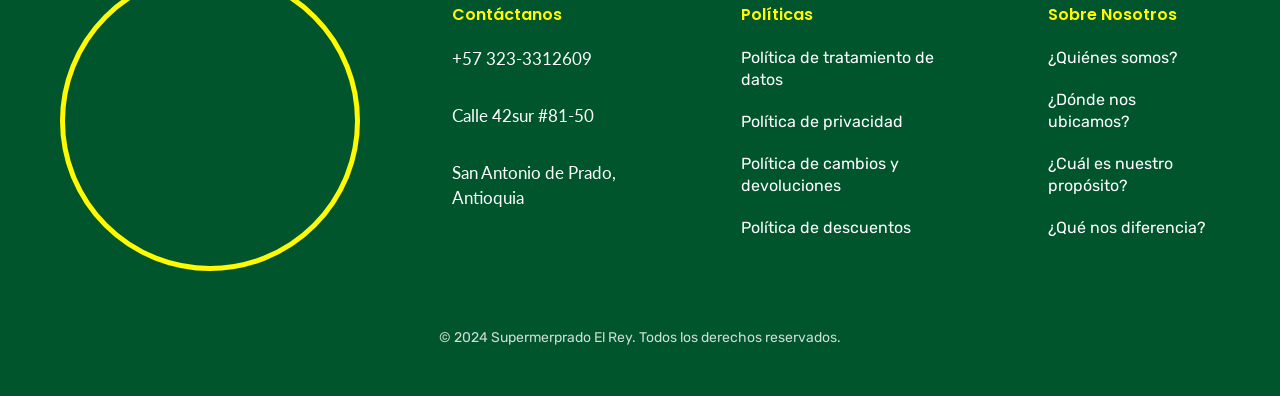
==== commit dc2d2e1a: "images to webp" ====
--- a/index.html
+++ b/index.html
@@ -84,7 +84,7 @@
                 <!-- Product Card 1 -->
                 <article class="product-card" data-product-id="1">
                     <div class="product-card__image">
-                        <img src="Images/manzanas.jpg" alt="Manzanas">
+                        <img src="Images/manzanas.webp" alt="Manzanas">
                     </div>
                     <div class="product-card__info">
                         <h3 class="product-card__title">Manzanas</h3>
@@ -105,7 +105,7 @@
                 <!-- Product Card 2 -->
                 <article class="product-card" data-product-id="2">
                     <div class="product-card__image">
-                        <img src="Images/Banana.jpg" alt="Plátanos">
+                        <img src="Images/Banana.webp" alt="Plátanos">
                     </div>
                     <div class="product-card__info">
                         <h3 class="product-card__title">Plátanos</h3>
@@ -126,7 +126,7 @@
                 <!-- Product Card 3 -->
                 <article class="product-card" data-product-id="3">
                     <div class="product-card__image">
-                        <img src="Images/naranjas.jpg" alt="Naranjas">
+                        <img src="Images/naranjas.webp" alt="Naranjas">
                     </div>
                     <div class="product-card__info">
                         <h3 class="product-card__title">Naranjas</h3>
@@ -147,7 +147,7 @@
                 <!-- Product Card 4 -->
                 <article class="product-card" data-product-id="4">
                     <div class="product-card__image">
-                        <img src="Images/verduras.jpg" alt="Verduras">
+                        <img src="Images/verduras.webp" alt="Verduras">
                     </div>
                     <div class="product-card__info">
                         <h3 class="product-card__title">Verduras</h3>
@@ -237,7 +237,7 @@
                 <!-- Product Card 3 -->
                 <article class="product-card" data-product-id="7">
                     <div class="product-card__image">
-                        <img src="Images/cerdo.jpg" alt="Cerdo">
+                        <img src="Images/cerdo.webp" alt="Cerdo">
                     </div>
                     <div class="product-card__info">
                         <h3 class="product-card__title">Carne de cerdo</h3>
@@ -258,7 +258,7 @@
                 <!-- Product Card 4 -->
                 <article class="product-card" data-product-id="8">
                     <div class="product-card__image">
-                        <img src="Images/embutidos.jpg" alt="Embutidos">
+                        <img src="Images/embutidos.webp" alt="Embutidos">
                     </div>
                     <div class="product-card__info">
                         <h3 class="product-card__title">Embutidos</h3>
